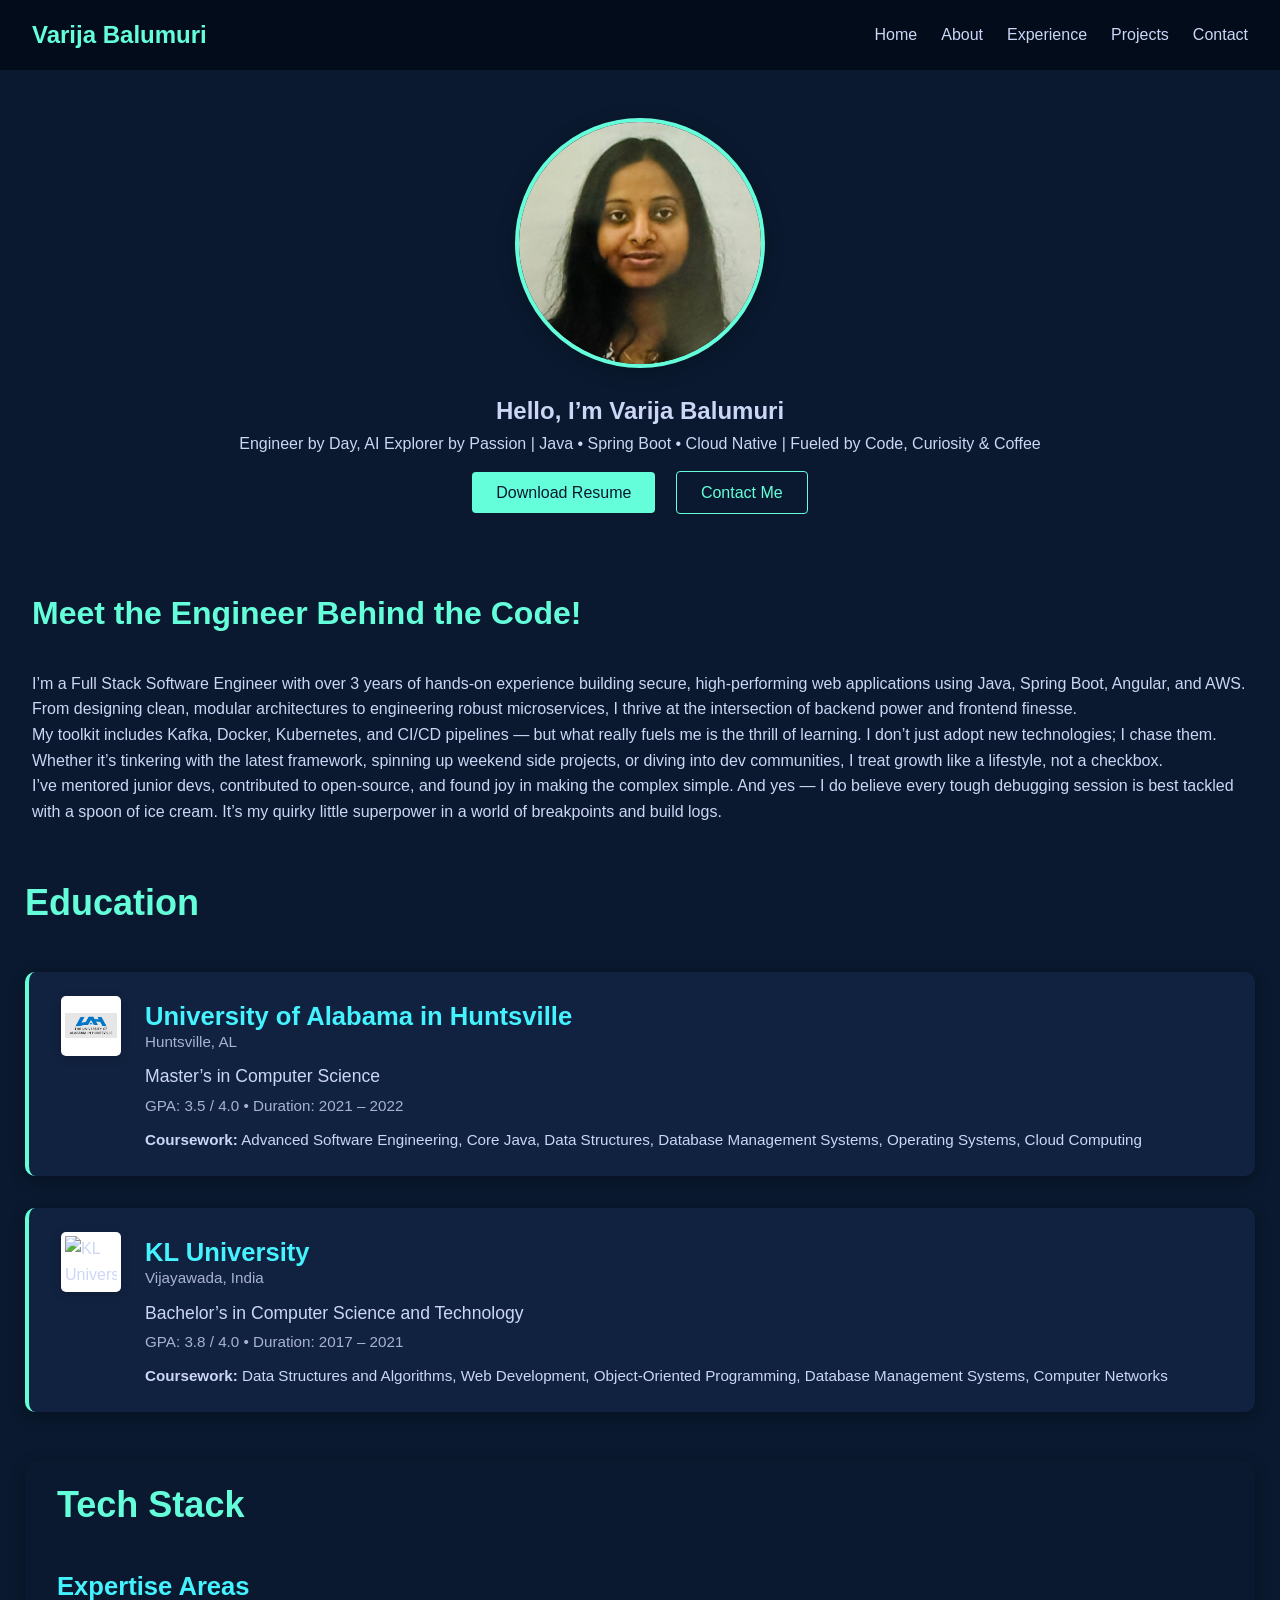
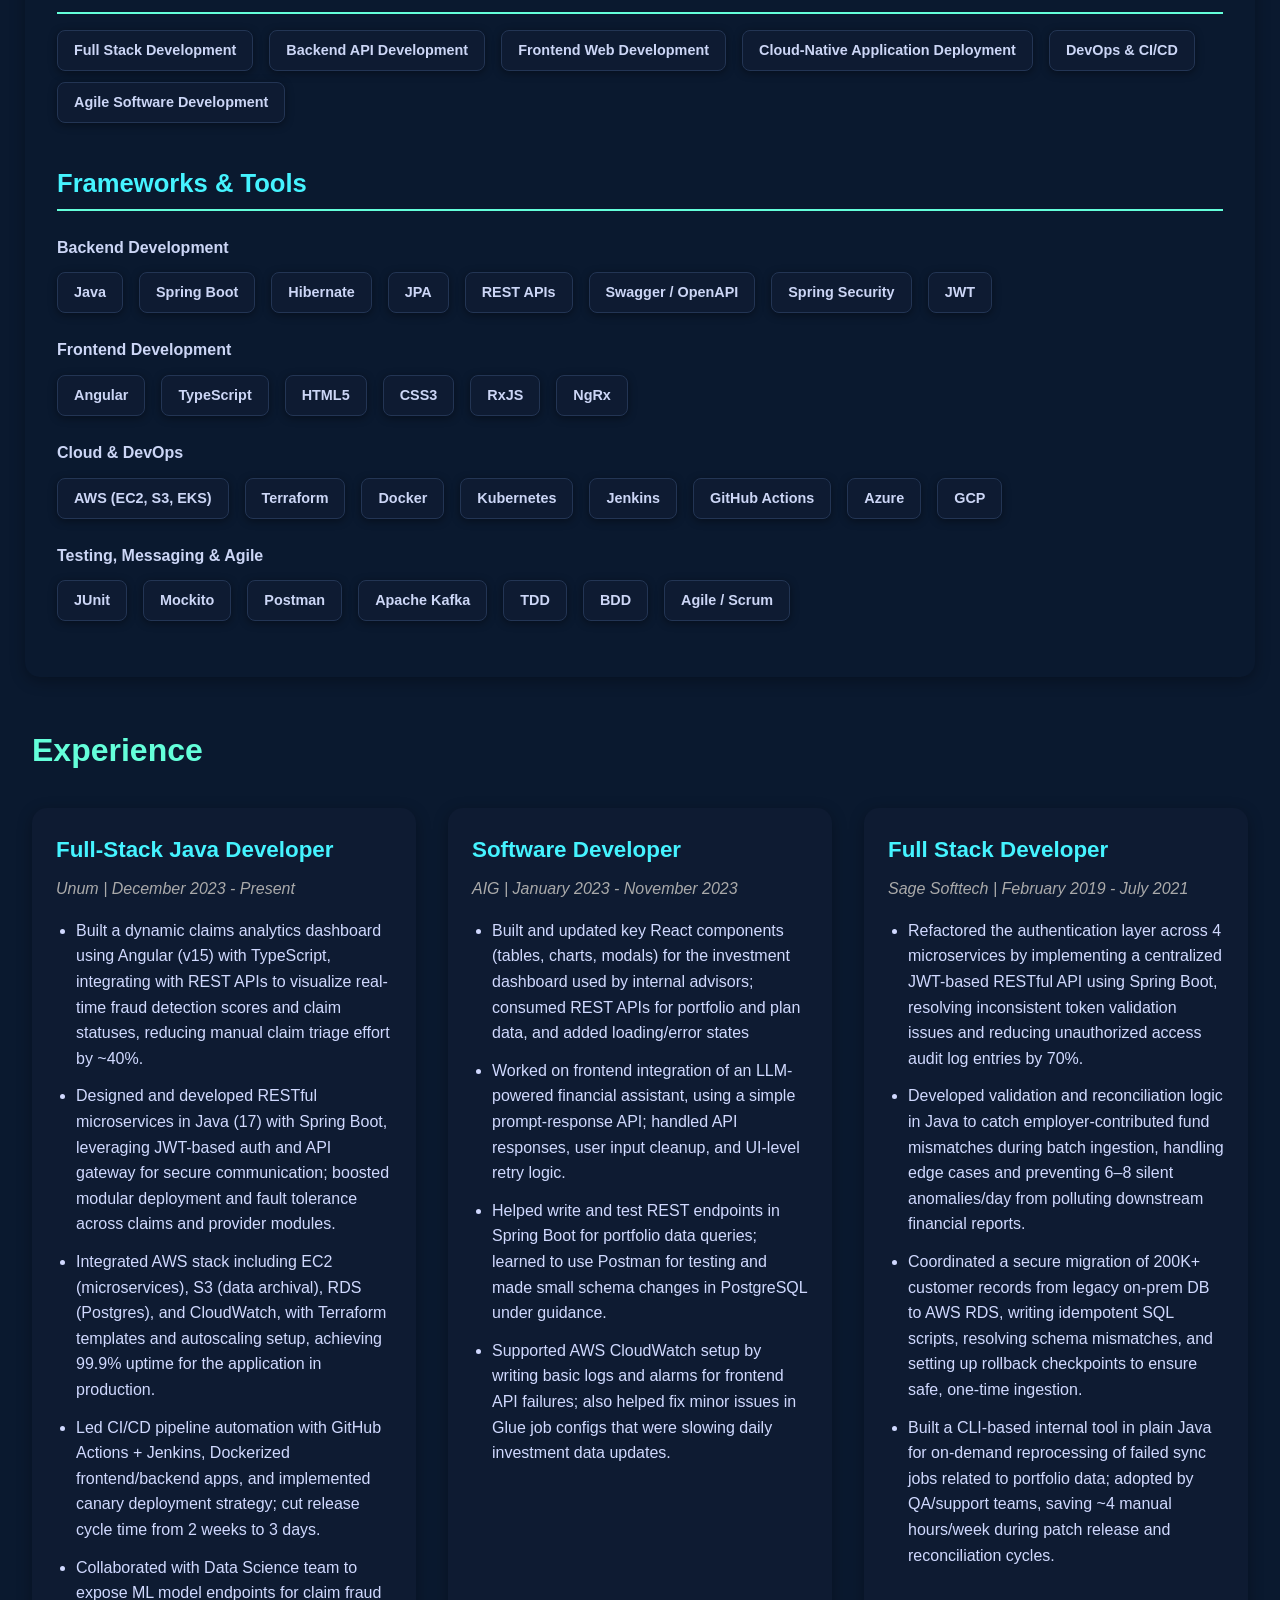
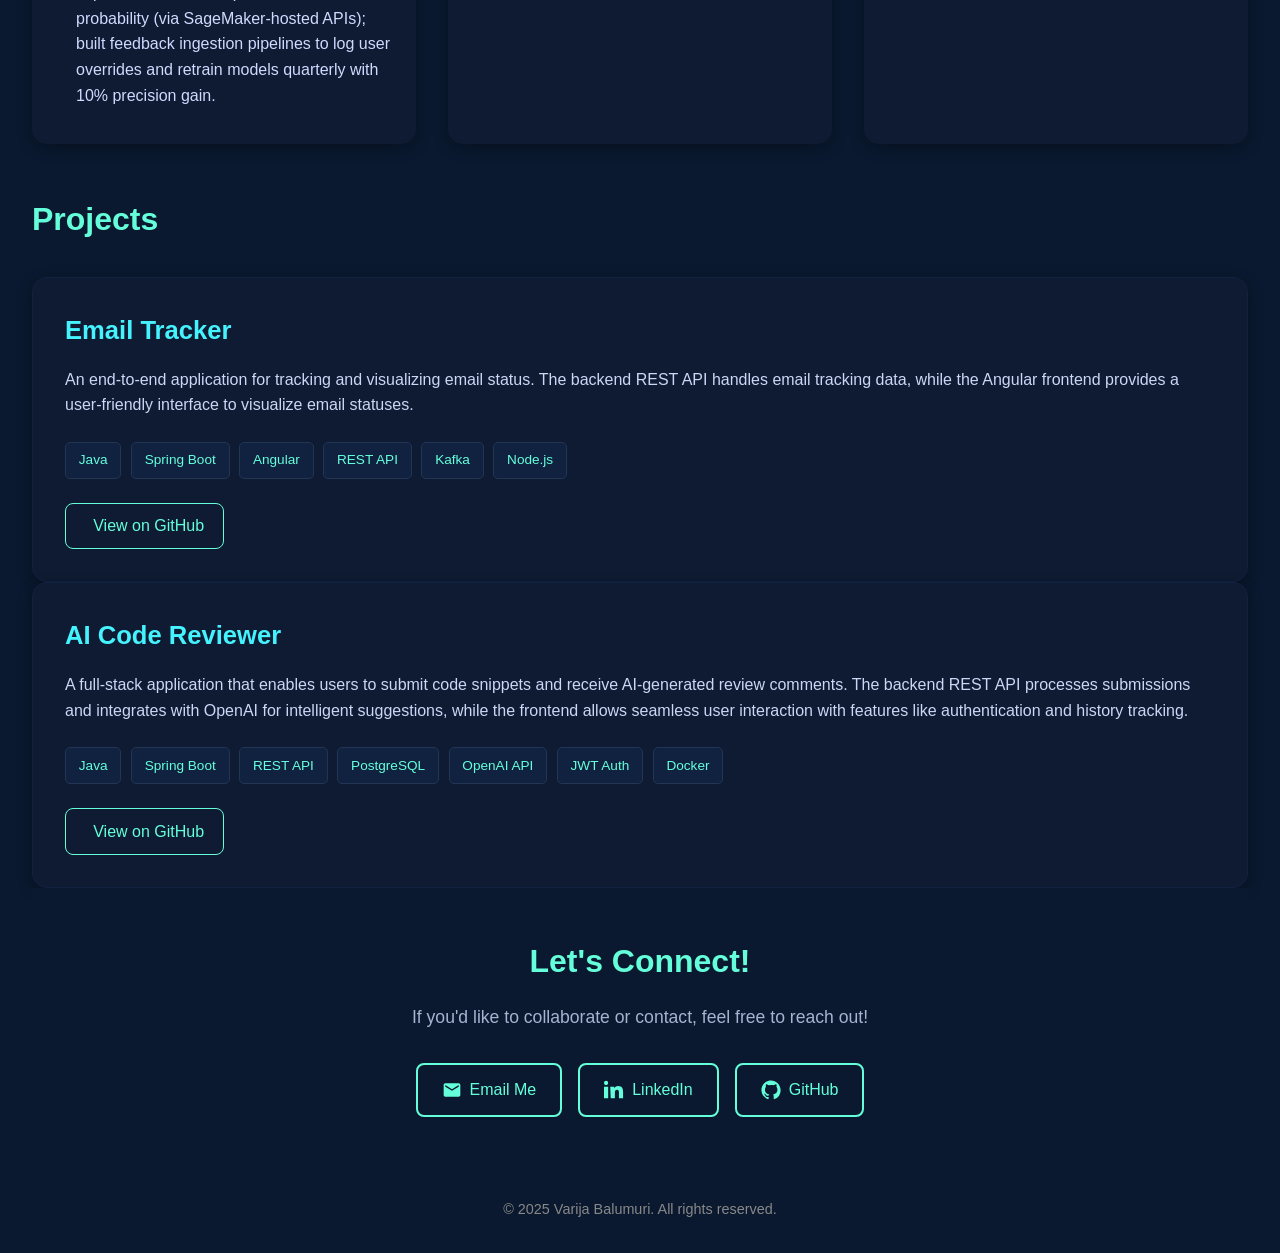
==== index.html @ e44ea8c8 "Initial commit for updated portfolio" ====
<!DOCTYPE html>
<html lang="en">

<head>
  <meta charset="UTF-8" />
  <meta name="viewport" content="width=device-width, initial-scale=1.0" />
  <title>Varija Balumuri | Software Engineer</title>
  <link rel="stylesheet" href="style.css" />
  <script defer src="script.js"></script>
</head>

<body>
  <header>
    <nav>
      <h1>Varija Balumuri</h1>
      <ul>
        <li><a href="#hero">Home</a></li>
        <li><a href="#about">About</a></li>
        <li><a href="#experience">Experience</a></li>
        <li><a href="#projects">Projects</a></li>
        <li><a href="#contact">Contact</a></li>
      </ul>
    </nav>
  </header>

  <section id="hero">
    <div class="hero-content">
      <img src="assets/Picture.png" alt="Varija Balumuri" class="hero-profile-pic" />
      <h2>Hello, I’m Varija Balumuri</h2>
      <p>Engineer by Day, AI Explorer by Passion | Java • Spring Boot • Cloud Native | Fueled by Code, Curiosity & Coffee</p>
      <div class="buttons">
        <a href="assets/resume.pdf" download class="btn">Download Resume</a>
        <a href="#contact" class="btn btn-secondary">Contact Me</a>
      </div>
    </div>
  </section>

  <section id="about" >
    <h2 class="section-heading">Meet the Engineer Behind the Code!</h2>
    <p>
      I’m a Full Stack Software Engineer with over 3 years of hands-on experience building secure,
      high-performing web applications using Java, Spring Boot, Angular, and AWS. From designing clean,
      modular architectures to engineering robust microservices, I thrive at the intersection of backend
      power and frontend finesse.

<p>My toolkit includes Kafka, Docker, Kubernetes, and CI/CD pipelines — but what really fuels me is the
  thrill of learning. I don’t just adopt new technologies; I chase them. Whether it’s tinkering with
  the latest framework, spinning up weekend side projects, or diving into dev communities,
  I treat growth like a lifestyle, not a checkbox.
</p>
<p>
  I’ve mentored junior devs, contributed to open-source, and found joy in making the complex simple.
 And yes — I do believe every tough debugging session is best tackled with a spoon of ice cream.
 It’s my quirky little superpower in a world of breakpoints and build logs.
</p>


    </p>
  </section>

 <section id="education" class="education-section">
  <h2 class="section-heading">Education</h2>

  <div class="education-entry">
    <img src="assets/uah logo.png" alt="UAH Logo" class="education-logo" />
    <div class="education-content">
      <h3 class="university">University of Alabama in Huntsville</h3>
      <p class="location">Huntsville, AL</p>
      <p class="degree">Master’s in Computer Science</p>
      <p class="details"> GPA: 3.5 / 4.0 • Duration: 2021 – 2022 </p>
      <p class="coursework">
        <strong>Coursework:</strong> Advanced Software Engineering, Core Java, Data Structures, Database
                                Management Systems, Operating Systems, Cloud Computing
      </p>
    </div>
  </div>

  <div class="education-entry">
    <img src="assets/kl logo.png" alt="KL University Logo" class="education-logo" />
    <div class="education-content">
      <h3 class="university">KL University</h3>
      <p class="location">Vijayawada, India</p>
      <p class="degree">Bachelor’s in Computer Science and Technology</p>
      <p class="details"> GPA: 3.8 / 4.0 • Duration: 2017 – 2021</p>
      <p class="coursework">
        <strong>Coursework:</strong> Data Structures and Algorithms, Web Development, Object-Oriented Programming,
        Database Management Systems, Computer Networks
      </p>
    </div>
  </div>
</section>



<section id="skills" class="skills-section">
  <h2 class="section-heading">Tech Stack</h2>
  <div class="skills-category">
    <h3>Expertise Areas</h3>
    <div class="skills-badges">
      <span class="badge secondary-badge">Full Stack Development</span>
      <span class="badge secondary-badge">Backend API Development</span>
      <span class="badge secondary-badge">Frontend Web Development</span>
      <span class="badge secondary-badge">Cloud-Native Application Deployment</span>
      <span class="badge secondary-badge">DevOps & CI/CD</span>
      <span class="badge secondary-badge">Agile Software Development</span>
    </div>
  </div>

  <div class="skills-category">
    <h3>Frameworks & Tools</h3>

    <h4>Backend Development</h4>
    <div class="skills-badges">
      <span class="badge secondary-badge">Java</span>
      <span class="badge secondary-badge">Spring Boot</span>
      <span class="badge secondary-badge">Hibernate</span>
      <span class="badge secondary-badge">JPA</span>
      <span class="badge secondary-badge">REST APIs</span>
      <span class="badge secondary-badge">Swagger / OpenAPI</span>
      <span class="badge secondary-badge">Spring Security</span>
      <span class="badge secondary-badge">JWT</span>
    </div>

    <h4>Frontend Development</h4>
    <div class="skills-badges">
      <span class="badge secondary-badge">Angular</span>
      <span class="badge secondary-badge">TypeScript</span>
      <span class="badge secondary-badge">HTML5</span>
      <span class="badge secondary-badge">CSS3</span>
      <span class="badge secondary-badge">RxJS</span>
      <span class="badge secondary-badge">NgRx</span>
    </div>

    <h4>Cloud & DevOps</h4>
    <div class="skills-badges">
      <span class="badge secondary-badge">AWS (EC2, S3, EKS)</span>
      <span class="badge secondary-badge">Terraform</span>
      <span class="badge secondary-badge">Docker</span>
      <span class="badge secondary-badge">Kubernetes</span>
      <span class="badge secondary-badge">Jenkins</span>
      <span class="badge secondary-badge">GitHub Actions</span>
      <span class="badge secondary-badge">Azure</span>
      <span class="badge secondary-badge">GCP</span>
    </div>

    <h4>Testing, Messaging & Agile</h4>
    <div class="skills-badges">
      <span class="badge secondary-badge">JUnit</span>
      <span class="badge secondary-badge">Mockito</span>
      <span class="badge secondary-badge">Postman</span>
      <span class="badge secondary-badge">Apache Kafka</span>
      <span class="badge secondary-badge">TDD</span>
      <span class="badge secondary-badge">BDD</span>
      <span class="badge secondary-badge">Agile / Scrum</span>
    </div>
  </div>
</section>

  <!-- Include Experience Section -->
  <section id="experience" class="mb-5">
    <h2 class="section-heading">Experience</h2>
    <div class="timeline">
      <div class="timeline-item">
        <h3>Full-Stack Java Developer</h3>
        <p class="text-muted">Unum | December 2023 - Present </p>
        <ul>
          <li>Built a dynamic claims analytics dashboard using Angular (v15) with TypeScript,
            integrating with REST APIs to visualize real-time fraud detection scores and claim
            statuses, reducing manual claim triage effort by ~40%.</li>
          <li>Designed and developed RESTful microservices in Java (17) with Spring Boot, leveraging
            JWT-based auth and
            API gateway for secure communication; boosted modular deployment and fault tolerance
            across claims and provider modules. </li>
          <li> Integrated AWS stack including EC2 (microservices), S3 (data archival), RDS (Postgres),
            and CloudWatch, with Terraform templates and autoscaling setup, achieving 99.9% uptime
            for the application in production.</li>
          <li> Led CI/CD pipeline automation with GitHub Actions + Jenkins, Dockerized
            frontend/backend apps,
            and implemented canary deployment strategy; cut release cycle time from 2 weeks to 3
            days.</li>
          <li>Collaborated with Data Science team to expose ML model endpoints for claim fraud
            probability (via SageMaker-hosted APIs);
            built feedback ingestion pipelines to log user overrides and retrain models quarterly
            with 10% precision gain.</li>
        </ul>
      </div>

      <div class="timeline-item">
        <h3>Software Developer</h3>
        <p class="text-muted">AIG | January 2023 - November 2023</p>
        <ul>
          <li>Built and updated key React components (tables, charts, modals) for the investment
            dashboard used by internal advisors;
            consumed REST APIs for portfolio and plan data, and added loading/error states</li>
          <li>Worked on frontend integration of an LLM-powered financial assistant, using a simple
            prompt-response API;
            handled API responses, user input cleanup, and UI-level retry logic.</li>
          <li>Helped write and test REST endpoints in Spring Boot for portfolio data queries; learned
            to use Postman
            for testing and made small schema changes in PostgreSQL under guidance.</li>
          <li>Supported AWS CloudWatch setup by writing basic logs and alarms for frontend API
            failures;
            also helped fix minor issues in Glue job configs that were slowing daily investment data
            updates.</li>
        </ul>
      </div>

      <div class="timeline-item">
        <h3>Full Stack Developer</h3>
        <p class="text-muted">Sage Softtech | February 2019 - July 2021</p>
        <ul>
          <li>Refactored the authentication layer across 4 microservices by implementing a centralized
            JWT-based RESTful API using Spring Boot,
            resolving inconsistent token validation issues and reducing unauthorized access audit
            log entries by 70%.</li>
          <li>Developed validation and reconciliation logic in Java to catch employer-contributed fund
            mismatches during batch ingestion,
            handling edge cases and preventing 6–8 silent anomalies/day from polluting downstream
            financial reports.</li>
          <li>Coordinated a secure migration of 200K+ customer records from legacy on-prem DB to AWS
            RDS, writing idempotent SQL scripts,
            resolving schema mismatches, and setting up rollback checkpoints to ensure safe,
            one-time ingestion.</li>
          <li>Built a CLI-based internal tool in plain Java for on-demand reprocessing of failed sync
            jobs related to portfolio data; adopted by QA/support teams, saving ~4 manual hours/week
            during patch release and reconciliation cycles.</li>
        </ul>
      </div>
  </section>

  <section id="projects" class="projects-section">
  <h2 class="section-heading">Projects</h2>
  <div class="project-card">
    <h3>Email Tracker</h3>
    <p>
      An end-to-end application for tracking and visualizing email status.
      The backend REST API handles email tracking data, while the Angular
      frontend provides a user-friendly interface to visualize email statuses.
    </p>

    <div class="tech-tags">
      <span>Java</span>
      <span>Spring Boot</span>
      <span>Angular</span>
      <span>REST API</span>
      <span>Kafka</span>
      <span>Node.js</span>
    </div>

    <a href="https://github.com/VarijaBalumuri/email-tracker-project" target="_blank" class="github-button">
      <i class="fab fa-github"></i> View on GitHub
    </a>
  </div>

  <div class="project-card">
  <h3>AI Code Reviewer</h3>
  <p>
    A full-stack application that enables users to submit code snippets and receive AI-generated review comments.
    The backend REST API processes submissions and integrates with OpenAI for intelligent suggestions,
    while the frontend allows seamless user interaction with features like authentication and history tracking.
  </p>

  <div class="tech-tags">
    <span>Java</span>
    <span>Spring Boot</span>
    <span>REST API</span>
    <span>PostgreSQL</span>
    <span>OpenAI API</span>
    <span>JWT Auth</span>
    <span>Docker</span>
  </div>

  <a href="https://github.com/VarijaBalumuri/ai-code-reviewer" target="_blank" class="github-button">
    <i class="fab fa-github"></i> View on GitHub
  </a>
</div>



  <section id="contact">
  <h2>Let's Connect!</h2>
  <p>If you'd like to collaborate or contact, feel free to reach out!</p>

  <div class="contact-links">
    <a href="mailto:varija@techsmail.com" class="contact-button" aria-label="Email">
      <!-- Email SVG -->
      <svg xmlns="http://www.w3.org/2000/svg" width="20" height="20" fill="currentColor" viewBox="0 0 24 24">
        <path d="M4 4h16v16H4z" fill="none"/>
        <path d="M20 4H4c-1.1 0-2 .9-2 2v12c0 1.1.9 2 2 2h16c1.1 0 2-.9 2-2V6c0-1.1-.9-2-2-2zm0 4-8 5-8-5V6l8 5 8-5v2z"/>
      </svg> Email Me
    </a>

    <a href="https://www.linkedin.com/in/varijab/" target="_blank" rel="noopener noreferrer" class="contact-button" aria-label="LinkedIn">
      <!-- LinkedIn SVG -->
      <svg xmlns="http://www.w3.org/2000/svg" width="20" height="20" fill="currentColor" viewBox="0 0 24 24">
        <path d="M4.98 3.5C4.98 4.88 3.88 6 2.5 6S0 4.88 0 3.5 1.12 1 2.5 1s2.48 1.12 2.48 2.5zM0 8h5v14H0zM7.5 8h4.7v1.89h.06c.66-1.26 2.28-2.59 4.69-2.59 5.02 0 5.95 3.3 5.95 7.58V22h-5v-6.75c0-1.61-.03-3.69-2.25-3.69-2.25 0-2.59 1.75-2.59 3.56V22h-5z"/>
      </svg> LinkedIn
    </a>

    <a href="https://github.com/VarijaBalumuri" target="_blank" rel="noopener noreferrer" class="contact-button" aria-label="GitHub">
      <!-- GitHub SVG -->
      <svg xmlns="http://www.w3.org/2000/svg" width="20" height="20" fill="currentColor" viewBox="0 0 24 24">
        <path d="M12 .5C5.73.5.5 5.73.5 12c0 5.1 3.29 9.43 7.87 10.96.58.11.79-.25.79-.56 0-.28-.01-1.02-.01-2-3.2.7-3.88-1.55-3.88-1.55-.53-1.35-1.3-1.71-1.3-1.71-1.06-.73.08-.72.08-.72 1.17.08 1.79 1.2 1.79 1.2 1.04 1.78 2.73 1.26 3.4.96.11-.75.41-1.27.75-1.56-2.55-.29-5.23-1.28-5.23-5.7 0-1.26.45-2.3 1.2-3.12-.12-.29-.52-1.44.11-3 0 0 .98-.31 3.22 1.19a11.28 11.28 0 012.94-.4c1 0 2 .14 2.94.4 2.24-1.5 3.22-1.19 3.22-1.19.63 1.56.23 2.7.11 3 .75.82 1.2 1.86 1.2 3.12 0 4.43-2.68 5.4-5.23 5.7.42.36.8 1.07.8 2.16 0 1.56-.01 2.82-.01 3.2 0 .31.21.67.8.56A10.52 10.52 0 0023.5 12C23.5 5.73 18.27.5 12 .5z"/>
      </svg> GitHub
    </a>
  </div>
</section>



  <footer>
    <p>© 2025 Varija Balumuri. All rights reserved.</p>
  </footer>
</body>

</html>
---- style.css ----
* {
  margin: 0;
  padding: 0;
  box-sizing: border-box;
}

body {
  font-family: 'Poppins', sans-serif;
  background-color: #0a192f;
  color: #ccd6f6;
  line-height: 1.6;
}

header {
  background: #020c1b;
  padding: 1rem 2rem;
  position: sticky;
  top: 0;
  z-index: 1000;
}

nav {
  display: flex;
  justify-content: space-between;
  align-items: center;
}

nav h1 {
  color: #64ffda;
}

nav ul {
  display: flex;
  list-style: none;
  gap: 1.5rem;
}

nav ul li a {
  color: #ccd6f6;
  text-decoration: none;
}

/* === Global Section Styling === */
section {
  padding: 3rem 2rem;
  margin-bottom: -0.9rem;
}

/* === Hero Section === */
.hero-content {
  display: flex;
  justify-content: center;
  align-items: center;
  flex-direction: column;
  padding: 0rem 1rem;
  text-align: center;
}

.hero-profile-pic {
  width: 220px;
  height: 220px;
  object-fit: cover;
  border-radius: 50%;
  border: 4px solid #64ffda;
  box-shadow: 0 4px 20px rgba(0, 0, 0, 0.2);
  margin-bottom: 1.5rem;
  transition: transform 0.3s ease;
}

.hero-profile-pic:hover {
  transform: scale(1.05);
}

@media (min-width: 768px) {
  .hero-profile-pic {
    width: 250px;
    height: 250px;
  }
}

/* === Timeline Layout === */
.timeline {
  display: flex;
  gap: 2rem;
  flex-wrap: wrap;
  justify-content: space-between;
}

.timeline-item {
  background-color: #0e1b32;
  padding: 1.5rem;
  border-radius: 15px;
  flex: 1 1 30%;
  min-width: 300px;
  max-width: 32%;
  box-shadow: 0 4px 15px rgba(0, 0, 0, 0.3);
  display: flex;
  flex-direction: column;
}

.timeline-item h3 {
  color: #45f3ff;
  font-size: 1.4rem;
  margin-bottom: 0.5rem;
  font-weight: 600;
}

.timeline-item p.text-muted {
  font-style: italic;
  color: #aaa;
  margin-bottom: 1rem;
}

.timeline-item ul {
  padding-left: 1.25rem;
  margin: 0;
}

.timeline-item li {
  margin-bottom: 0.75rem;
  color: #d0d9ff;
}

@media (max-width: 900px) {
  .timeline {
    flex-direction: column;
  }

  .timeline-item {
    max-width: 100%;
  }
}

/* === Projects === */
.projects-section {
  background-color: #0a192f;
   margin: 0 auto;
  padding: 1rem 2rem;
}

.section-heading {
  font-size: 2rem;
  margin-bottom: 2rem;
  color: #64ffda;
}

.project-card {
  background-color: #0e1b32;
  border: 1px solid #112240;
  border-radius: 15px;
  padding: 2rem;
  max-width: 1500px;
  margin: 0;
  box-shadow: 0 4px 15px rgba(0, 0, 0, 0.3);
}

.project-card h3 {
  font-size: 1.6rem;
  color: #45f3ff;
  margin-bottom: 1rem;
}

.project-card p {
  color: #ccd6f6;
  font-size: 1rem;
  margin-bottom: 1.5rem;
  line-height: 1.6;
}

.tech-tags {
  display: flex;
  flex-wrap: wrap;
  gap: 0.6rem;
  margin-bottom: 1.5rem;
}

.tech-tags span {
  background-color: #112240;
  color: #64ffda;
  padding: 0.4rem 0.8rem;
  border-radius: 5px;
  font-size: 0.85rem;
  font-weight: 500;
  border: 1px solid #233554;
}

.github-button {
  display: inline-block;
  padding: 0.6rem 1.2rem;
  border: 1px solid #64ffda;
  color: #64ffda;
  text-decoration: none;
  border-radius: 8px;
  font-size: 1rem;
  transition: all 0.3s ease;
}

.github-button:hover {
  background-color: #64ffda;
  color: #0a192f;
}

.github-button i {
  margin-right: 0.5rem;
}

/* === Contact === */
#contact {
  text-align: center;
  background-color: #0a192f;
  color: #ccd6f6;
}

#contact h2 {
  font-size: 2rem;
  color: #64ffda;
  margin-bottom: 1rem;
}

#contact p {
  font-size: 1.1rem;
  margin-bottom: 2rem;
  color: #a8b2d1;
}

.contact-links {
  display: flex;
  justify-content: center;
  flex-wrap: wrap;
  gap: 1rem;
}

.contact-button {
  display: inline-flex;
  align-items: center;
  gap: 0.5rem;
  padding: 0.75rem 1.5rem;
  border: 2px solid #64ffda;
  color: #64ffda;
  border-radius: 8px;
  text-decoration: none;
  font-weight: 500;
  transition: all 0.3s ease;
}

.contact-button:hover {
  background-color: #112240;
  transform: scale(1.05);
}

/* === Footer === */
footer {
  text-align: center;
  padding: 1rem 0;
  margin-top: 2rem;
  font-size: 0.9rem;
  color: #888;
}

/* === Skills === */
.skills-section {
  background-color: #0a192f;
  width: 100%;
  max-width: 1230px;
  margin: 0 auto;
  padding: 1rem 2rem;
  border-radius: 15px;
  box-shadow: 0 4px 15px rgba(0, 0, 0, 0.3);
}

.skills-section h2.section-heading {
  color: #64ffda;
  font-size: 2.25rem;
  margin-bottom: 2rem;
  text-align: left;
}

.skills-category {
  margin-bottom: 2.5rem;
}

.skills-category h3 {
  color: #45f3ff;
  font-size: 1.6rem;
  margin-bottom: 1rem;
  border-bottom: 2px solid #64ffda;
  padding-bottom: 0.3rem;
}

.skills-category h4 {
  color: #ccd6f6;
  margin-top: 1.5rem;
  margin-bottom: 0.75rem;
  font-weight: 600;
}

.skills-badges {
  display: flex;
  flex-wrap: wrap;
  gap: 0.7rem 1rem;
}

.badge {
  display: inline-flex;
  align-items: center;
  justify-content: center;
  font-size: 0.9rem;
  font-weight: 600;
  padding: 0.5rem 1rem;
  border-radius: 8px;
  user-select: none;
  box-shadow: 0 2px 8px rgba(0,0,0,0.4);
  transition: transform 0.2s ease, box-shadow 0.2s ease;
}

.badge:hover {
  transform: translateY(-3px);
  box-shadow: 0 6px 15px rgba(100, 255, 218, 0.7);
}

.primary-badge {
  background-color: #112240;
  color: #64ffda;
  border: 1px solid #64ffda;
}

.secondary-badge {
  background-color: #0e1b32;
  color: #ccd6f6;
  border: 1px solid #233554;
}

.buttons {
  margin-top: 1.5rem;
}

/* === Education Section === */
.education-section {
  background-color: #0a192f;
  width: 100%;
  max-width: 1230px;
  margin: 0 auto;
  padding: 1rem 0rem;
  border-radius: 15px;
}

.education-section .section-heading {
  color: #64ffda;
  font-size: 2.25rem;
  margin-bottom: 2.5rem;
  text-align: left;
}

.education-entry {
  display: flex;
  align-items: flex-start;
  gap: 1.5rem;
  background-color: #112240;
  padding: 1.5rem 2rem;
  border-left: 4px solid #64ffda;
  border-radius: 10px;
  margin-bottom: 2rem;
  box-shadow: 0 4px 15px rgba(0, 0, 0, 0.3);
  transition: transform 0.3s ease;
}

.education-entry:hover {
  transform: translateY(-5px);
}

.education-logo {
  width: 60px;
  height: 60px;
  object-fit: contain;
  border-radius: 5px;
  background-color: #fff;
  padding: 4px;
  box-shadow: 0 2px 10px rgba(0,0,0,0.2);
}

.education-content {
  flex: 1;
}

.university {
  font-size: 1.6rem;
  color: #45f3ff;
  margin-bottom: 0.3rem;
}

.location {
  font-size: 0.95rem;
  color: #a8b2d1;
  margin-top: -0.7rem;
  margin-bottom: 0.5rem;
}

.degree {
  font-size: 1.1rem;
  color: #ccd6f6;
  margin-bottom: 0.2rem;
}

.details {
  font-size: 0.95rem;
  color: #a8b2d1;
  margin-bottom: 0.6rem;
}

.coursework {
  font-size: 0.95rem;
  color: #ccd6f6;
  line-height: 1.6;
}

/* === Buttons === */
.btn {
  background: #64ffda;
  color: #0a192f;
  padding: 0.75rem 1.5rem;
  border: none;
  text-decoration: none;
  border-radius: 4px;
  margin: 0 0.5rem;
}

.btn-secondary {
  background: transparent;
  color: #64ffda;
  border: 1px solid #64ffda;
}
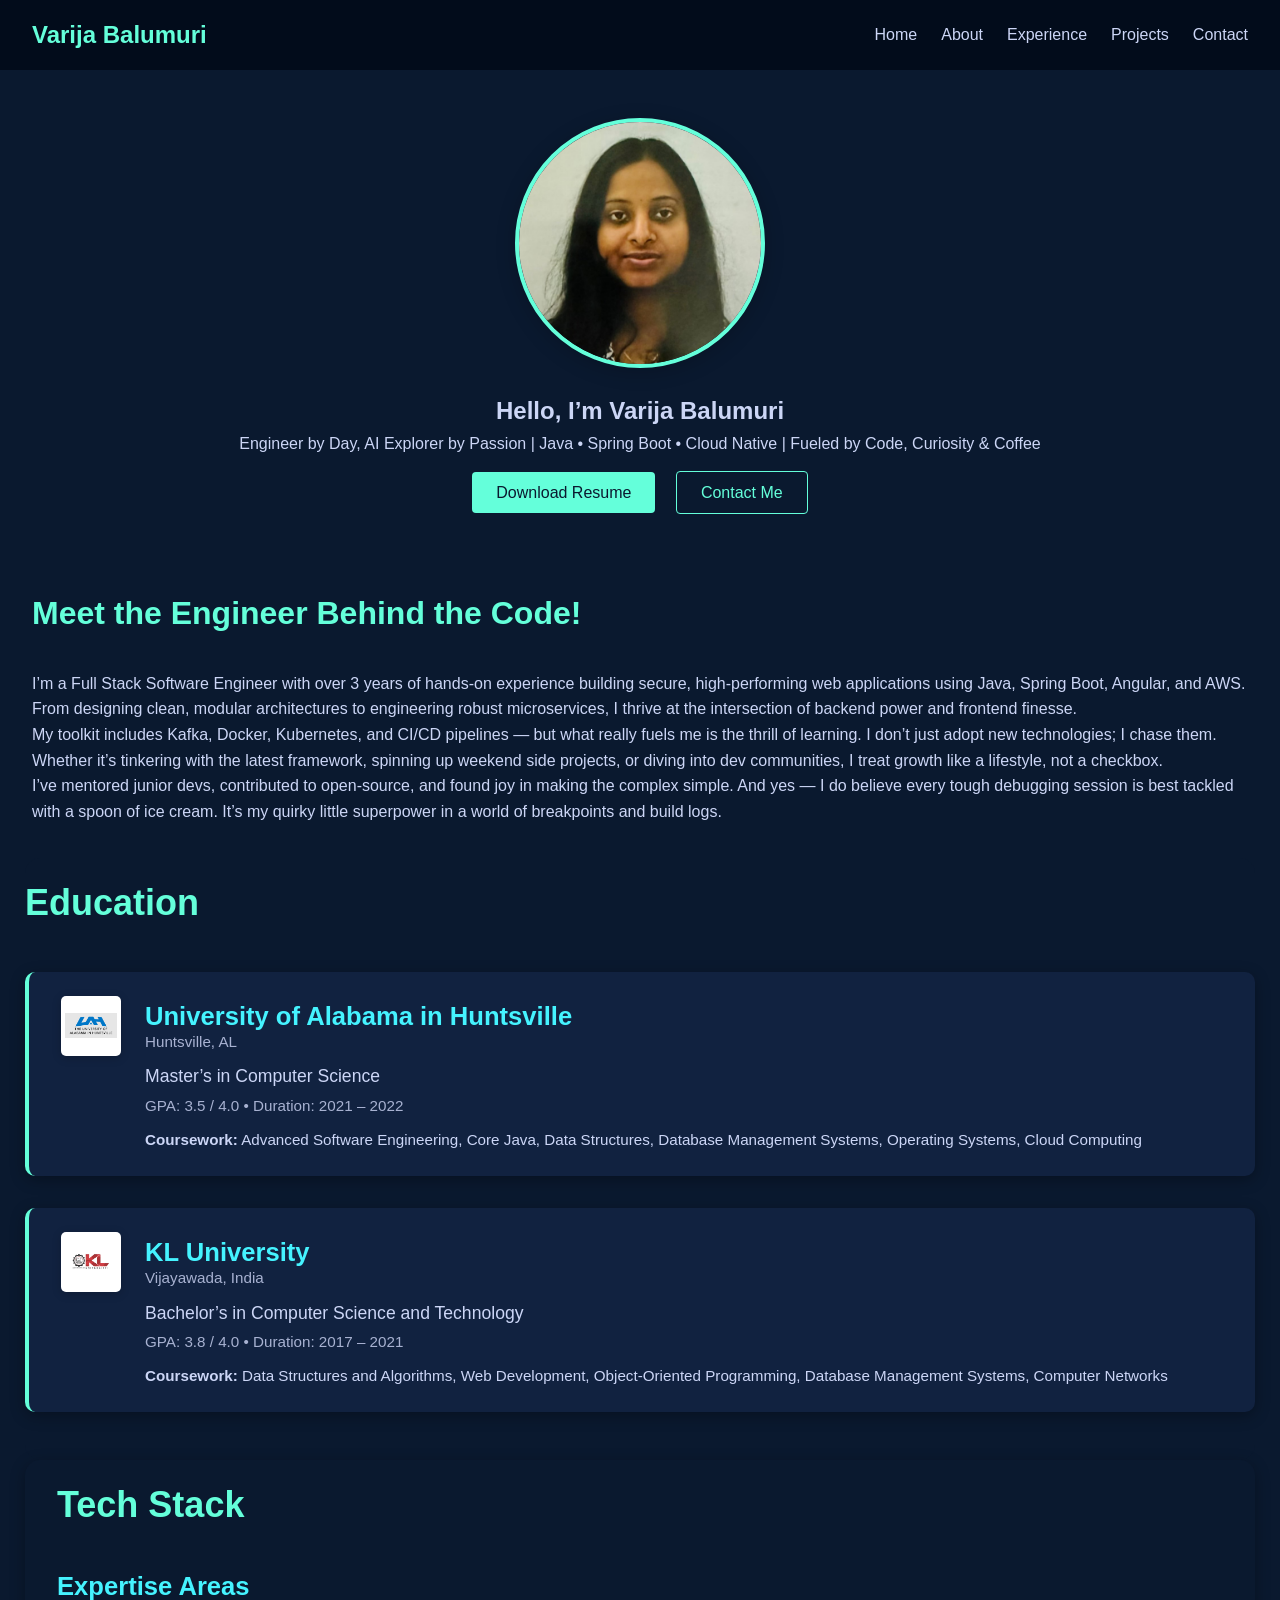
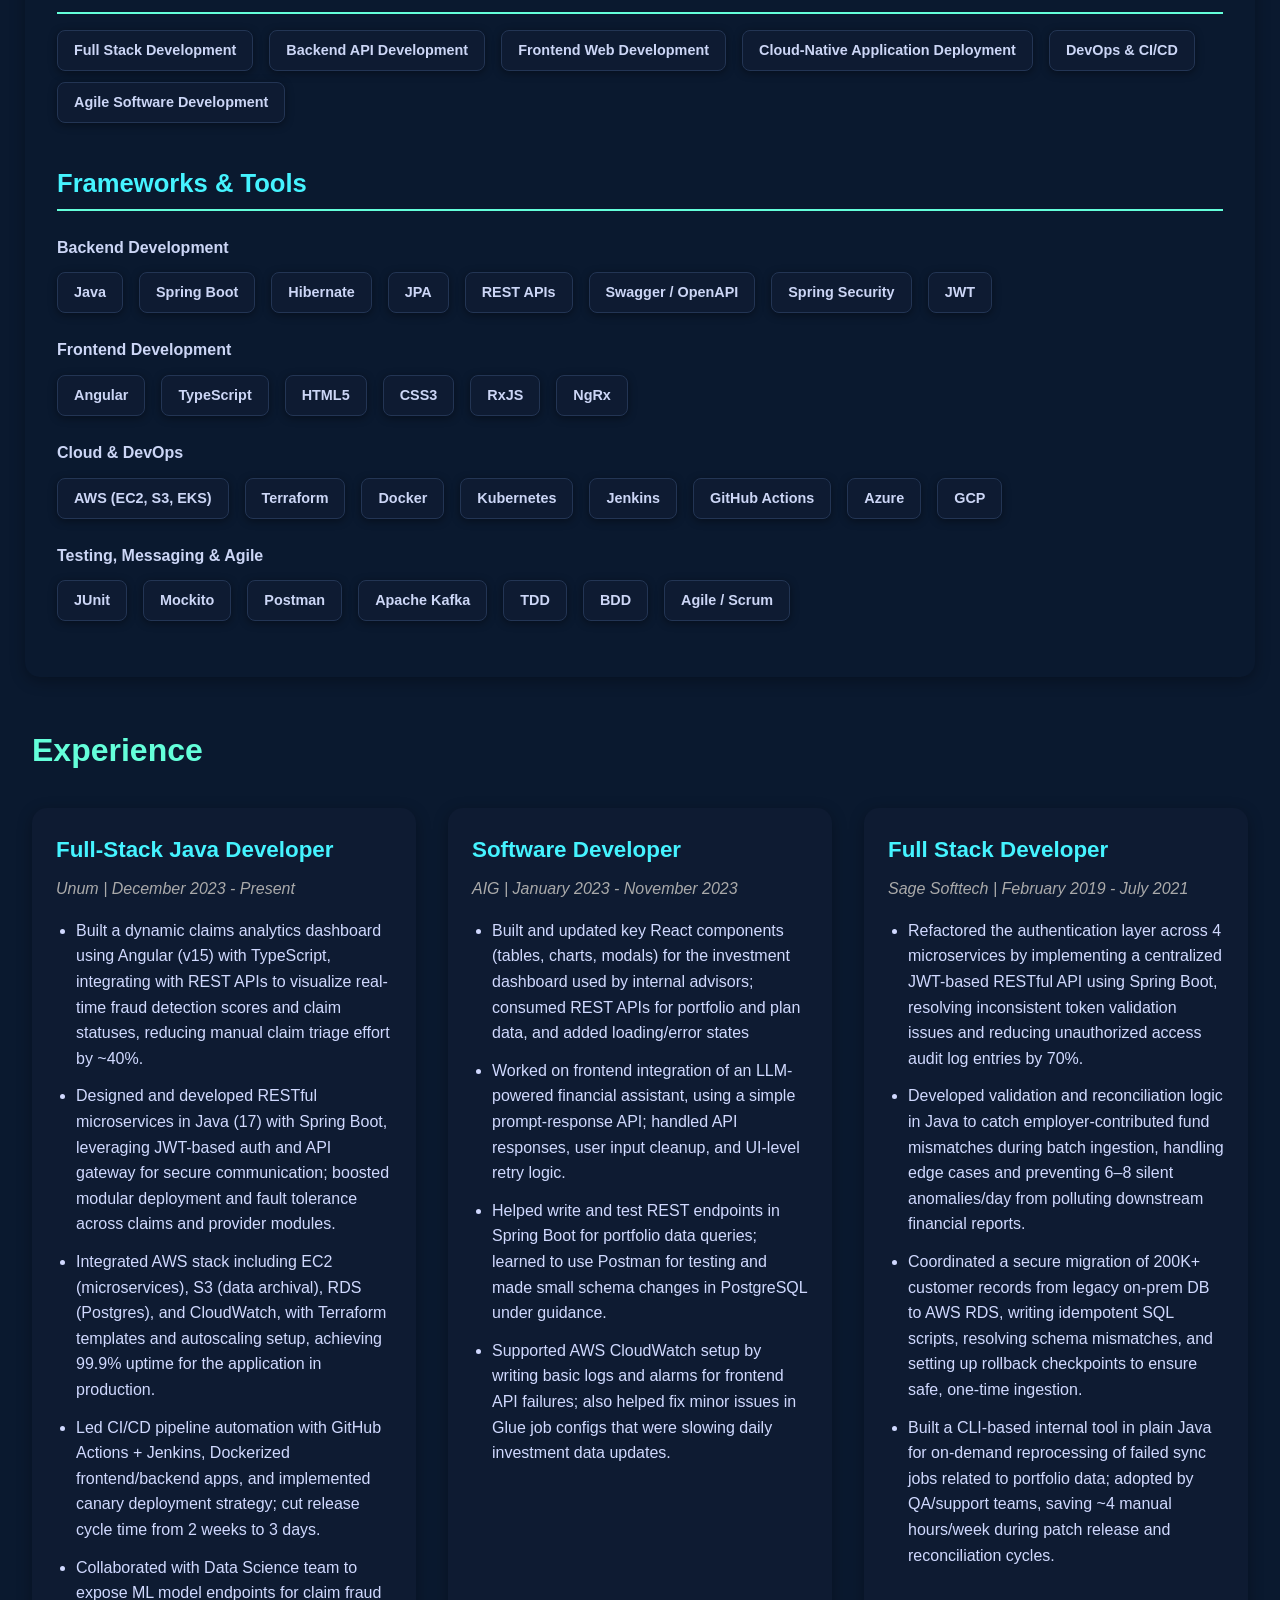
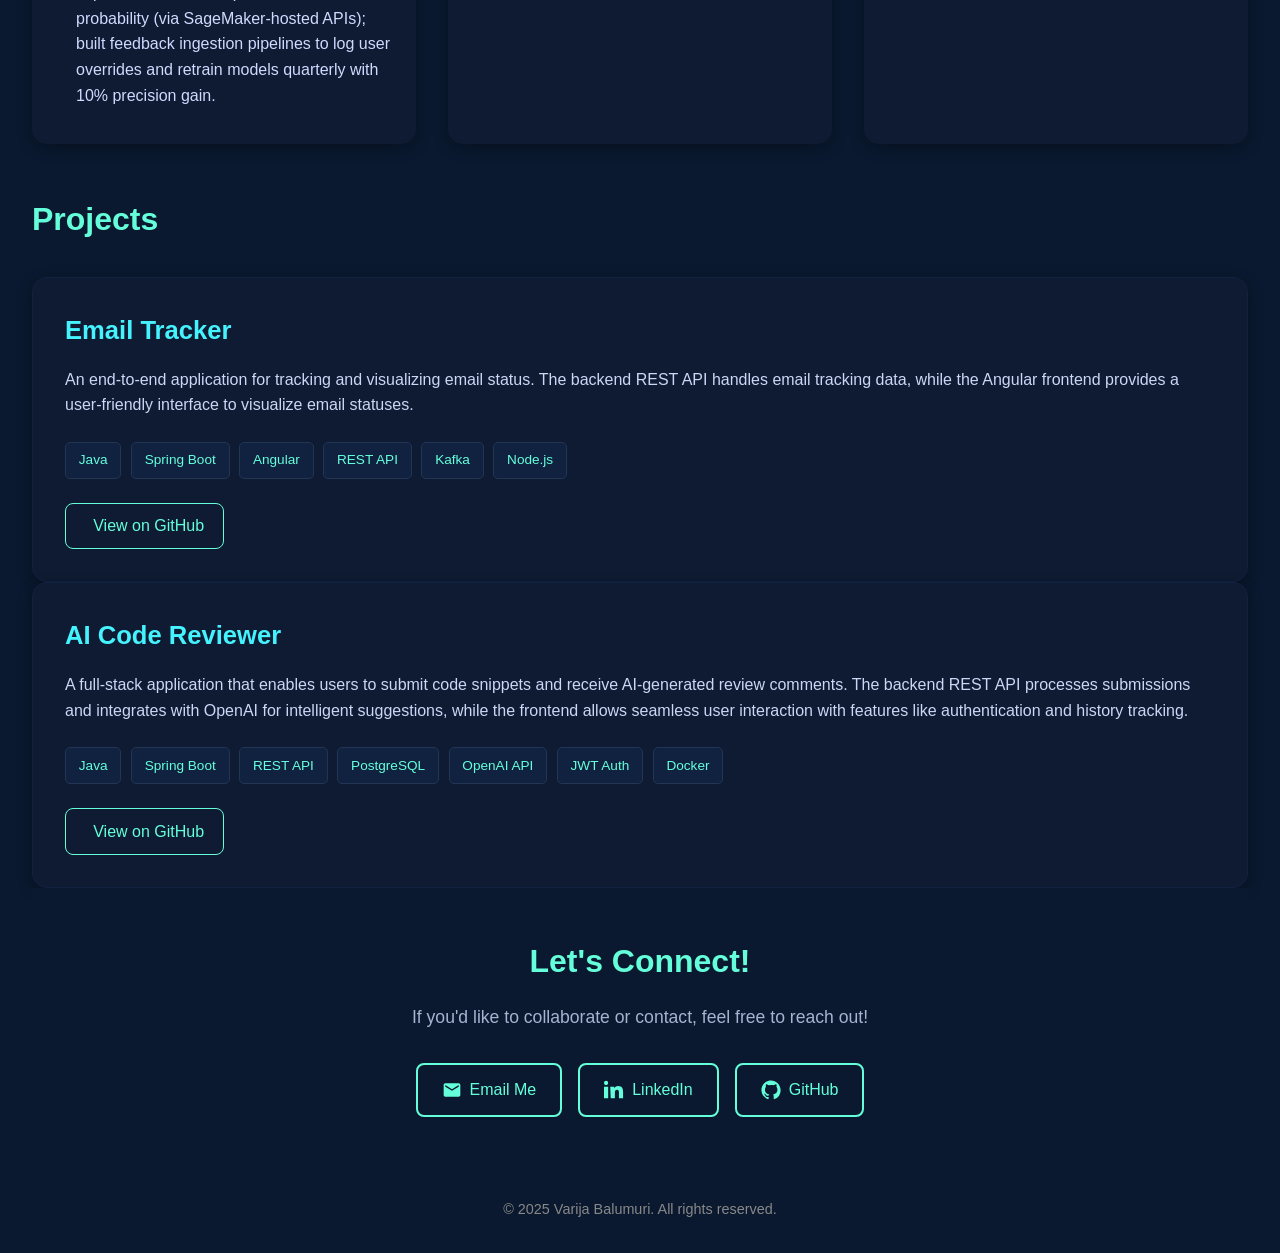
==== commit 312dd962: "commit for updated portfoli" ====
--- a/index.html
+++ b/index.html
@@ -62,7 +62,7 @@
   <h2 class="section-heading">Education</h2>
 
   <div class="education-entry">
-    <img src="assets/uah logo.png" alt="UAH Logo" class="education-logo" />
+    <img src="assets/uah-logo.png" alt="UAH Logo" class="education-logo" />
     <div class="education-content">
       <h3 class="university">University of Alabama in Huntsville</h3>
       <p class="location">Huntsville, AL</p>
@@ -76,7 +76,7 @@
   </div>
 
   <div class="education-entry">
-    <img src="assets/kl logo.png" alt="KL University Logo" class="education-logo" />
+    <img src="assets/KL-logo.png" alt="KL University Logo" class="education-logo" />
     <div class="education-content">
       <h3 class="university">KL University</h3>
       <p class="location">Vijayawada, India</p>
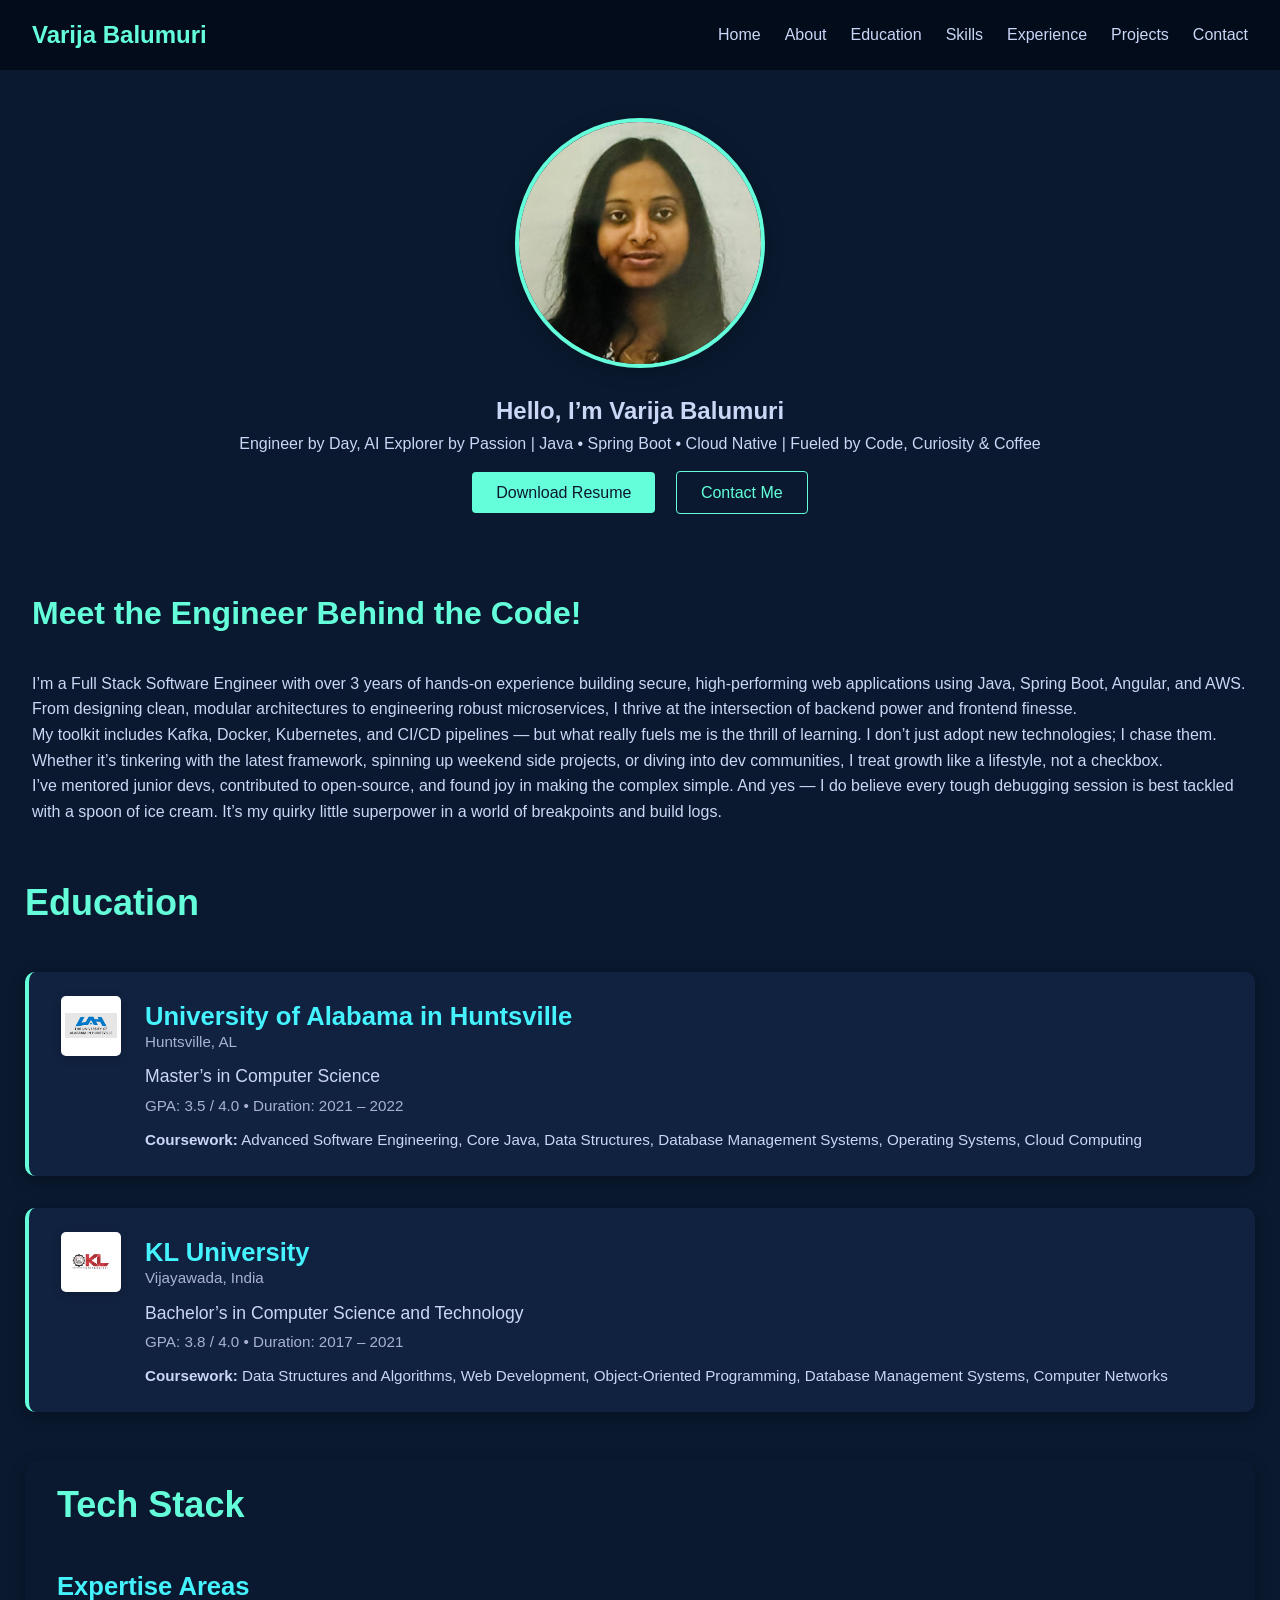
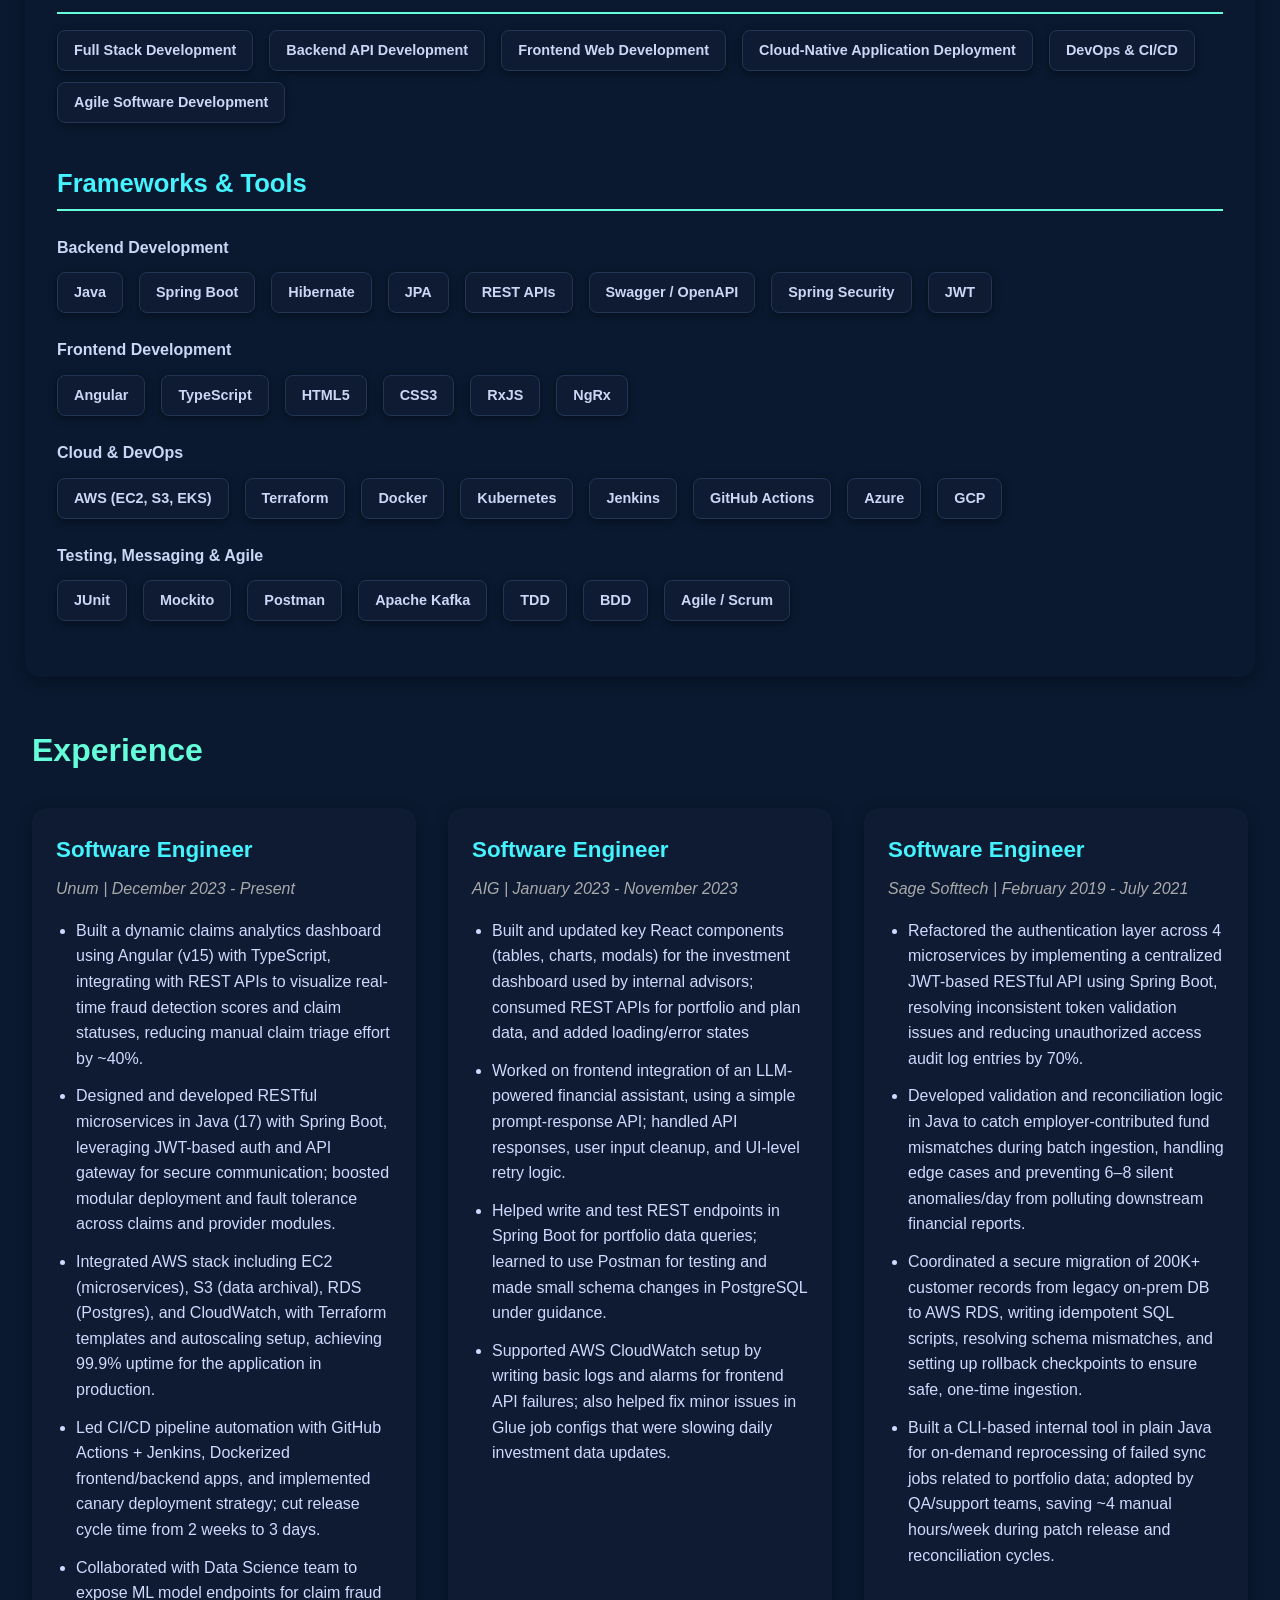
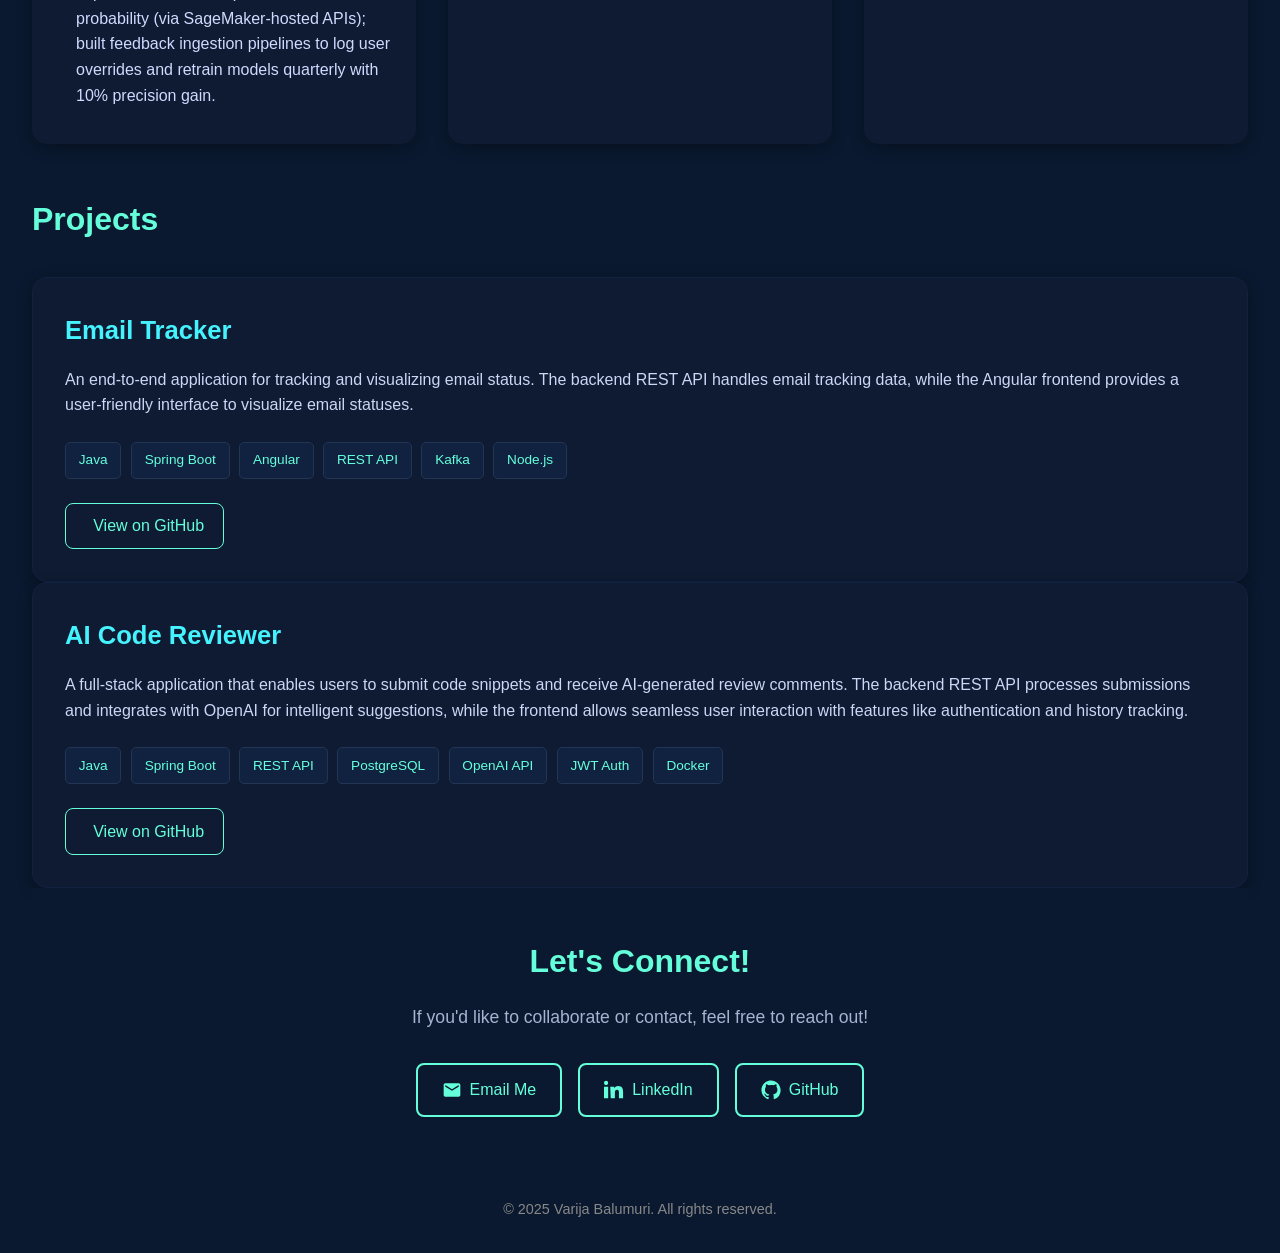
==== commit b0f2a3c6: "commit for updated portfolio" ====
--- a/index.html
+++ b/index.html
@@ -16,6 +16,8 @@
       <ul>
         <li><a href="#hero">Home</a></li>
         <li><a href="#about">About</a></li>
+        <li><a href="#experience">Education</a></li>
+        <li><a href="#about">Skills</a></li>
         <li><a href="#experience">Experience</a></li>
         <li><a href="#projects">Projects</a></li>
         <li><a href="#contact">Contact</a></li>
@@ -90,8 +92,6 @@
   </div>
 </section>
 
-
-
 <section id="skills" class="skills-section">
   <h2 class="section-heading">Tech Stack</h2>
   <div class="skills-category">
@@ -161,7 +161,7 @@
     <h2 class="section-heading">Experience</h2>
     <div class="timeline">
       <div class="timeline-item">
-        <h3>Full-Stack Java Developer</h3>
+        <h3>Software Engineer</h3>
         <p class="text-muted">Unum | December 2023 - Present </p>
         <ul>
           <li>Built a dynamic claims analytics dashboard using Angular (v15) with TypeScript,
@@ -186,7 +186,7 @@
       </div>
 
       <div class="timeline-item">
-        <h3>Software Developer</h3>
+        <h3>Software Engineer</h3>
         <p class="text-muted">AIG | January 2023 - November 2023</p>
         <ul>
           <li>Built and updated key React components (tables, charts, modals) for the investment
@@ -206,7 +206,7 @@
       </div>
 
       <div class="timeline-item">
-        <h3>Full Stack Developer</h3>
+        <h3>Software Engineer</h3>
         <p class="text-muted">Sage Softtech | February 2019 - July 2021</p>
         <ul>
           <li>Refactored the authentication layer across 4 microservices by implementing a centralized
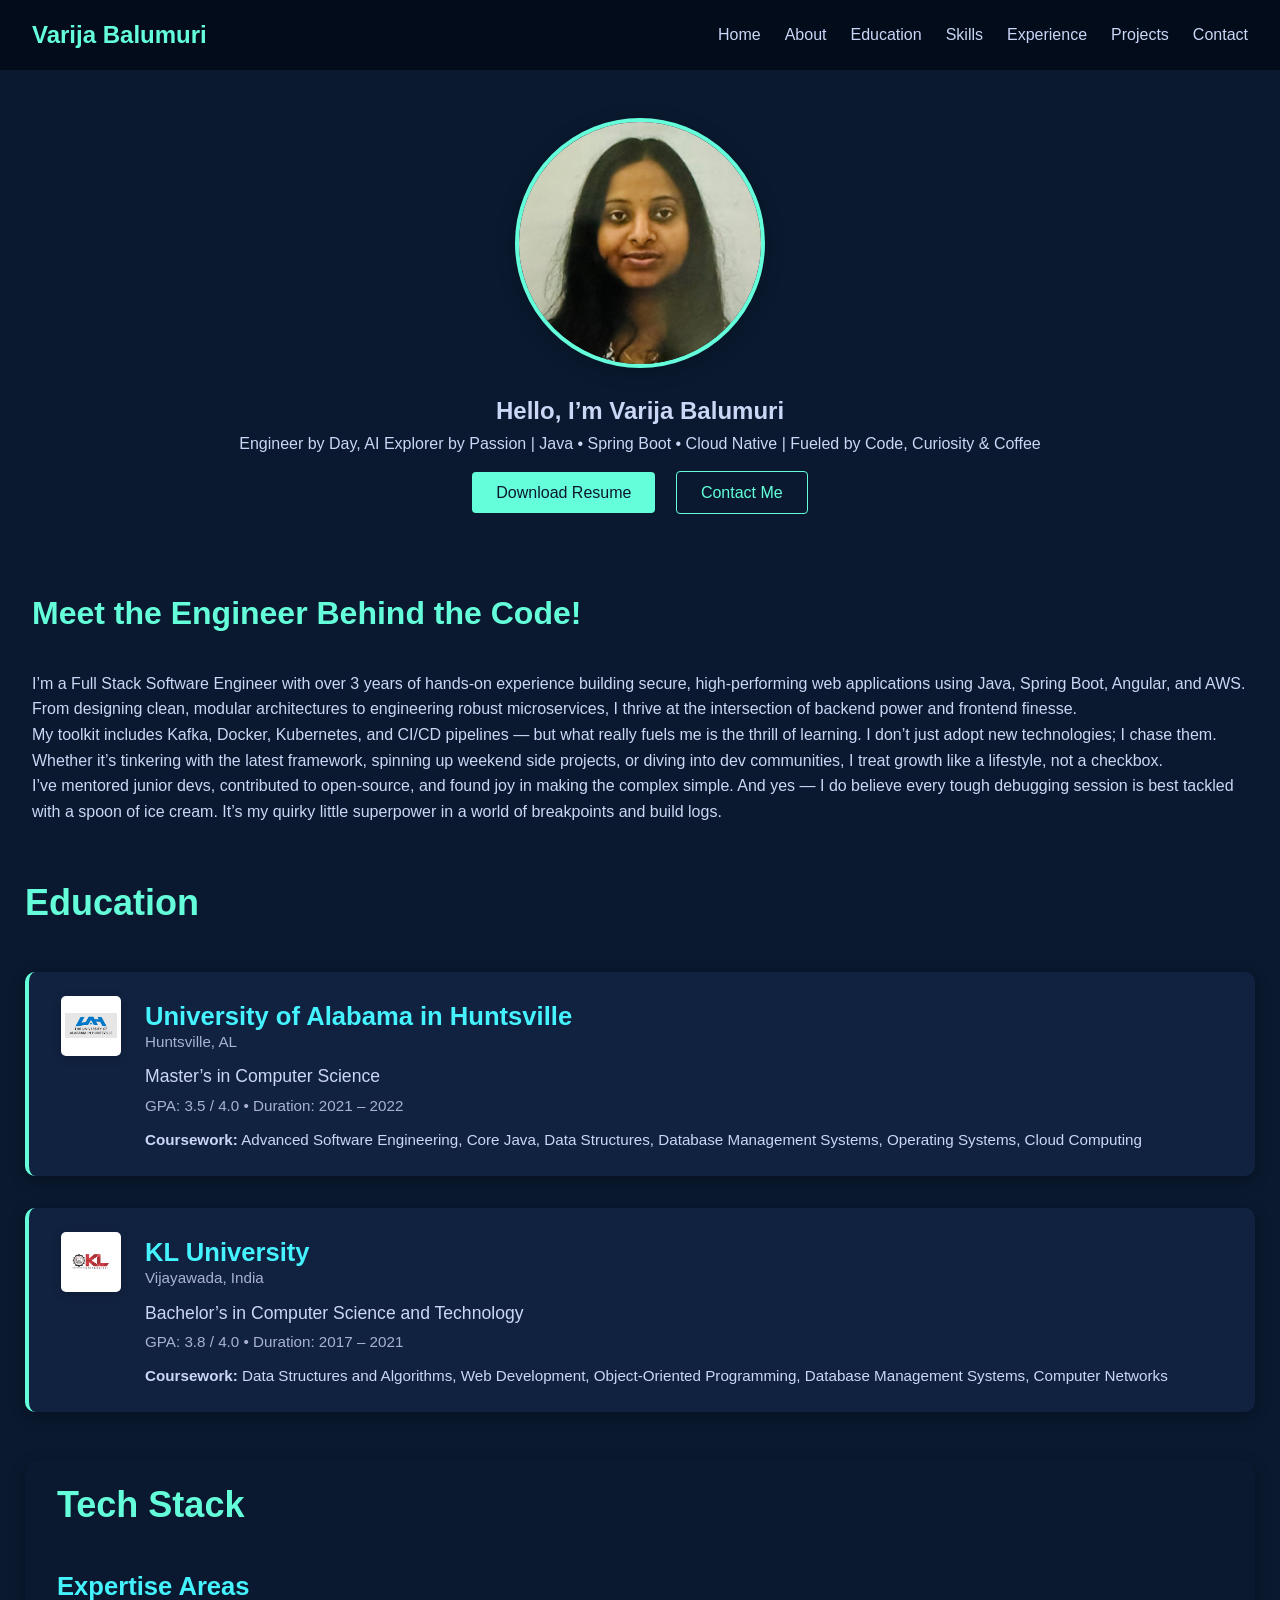
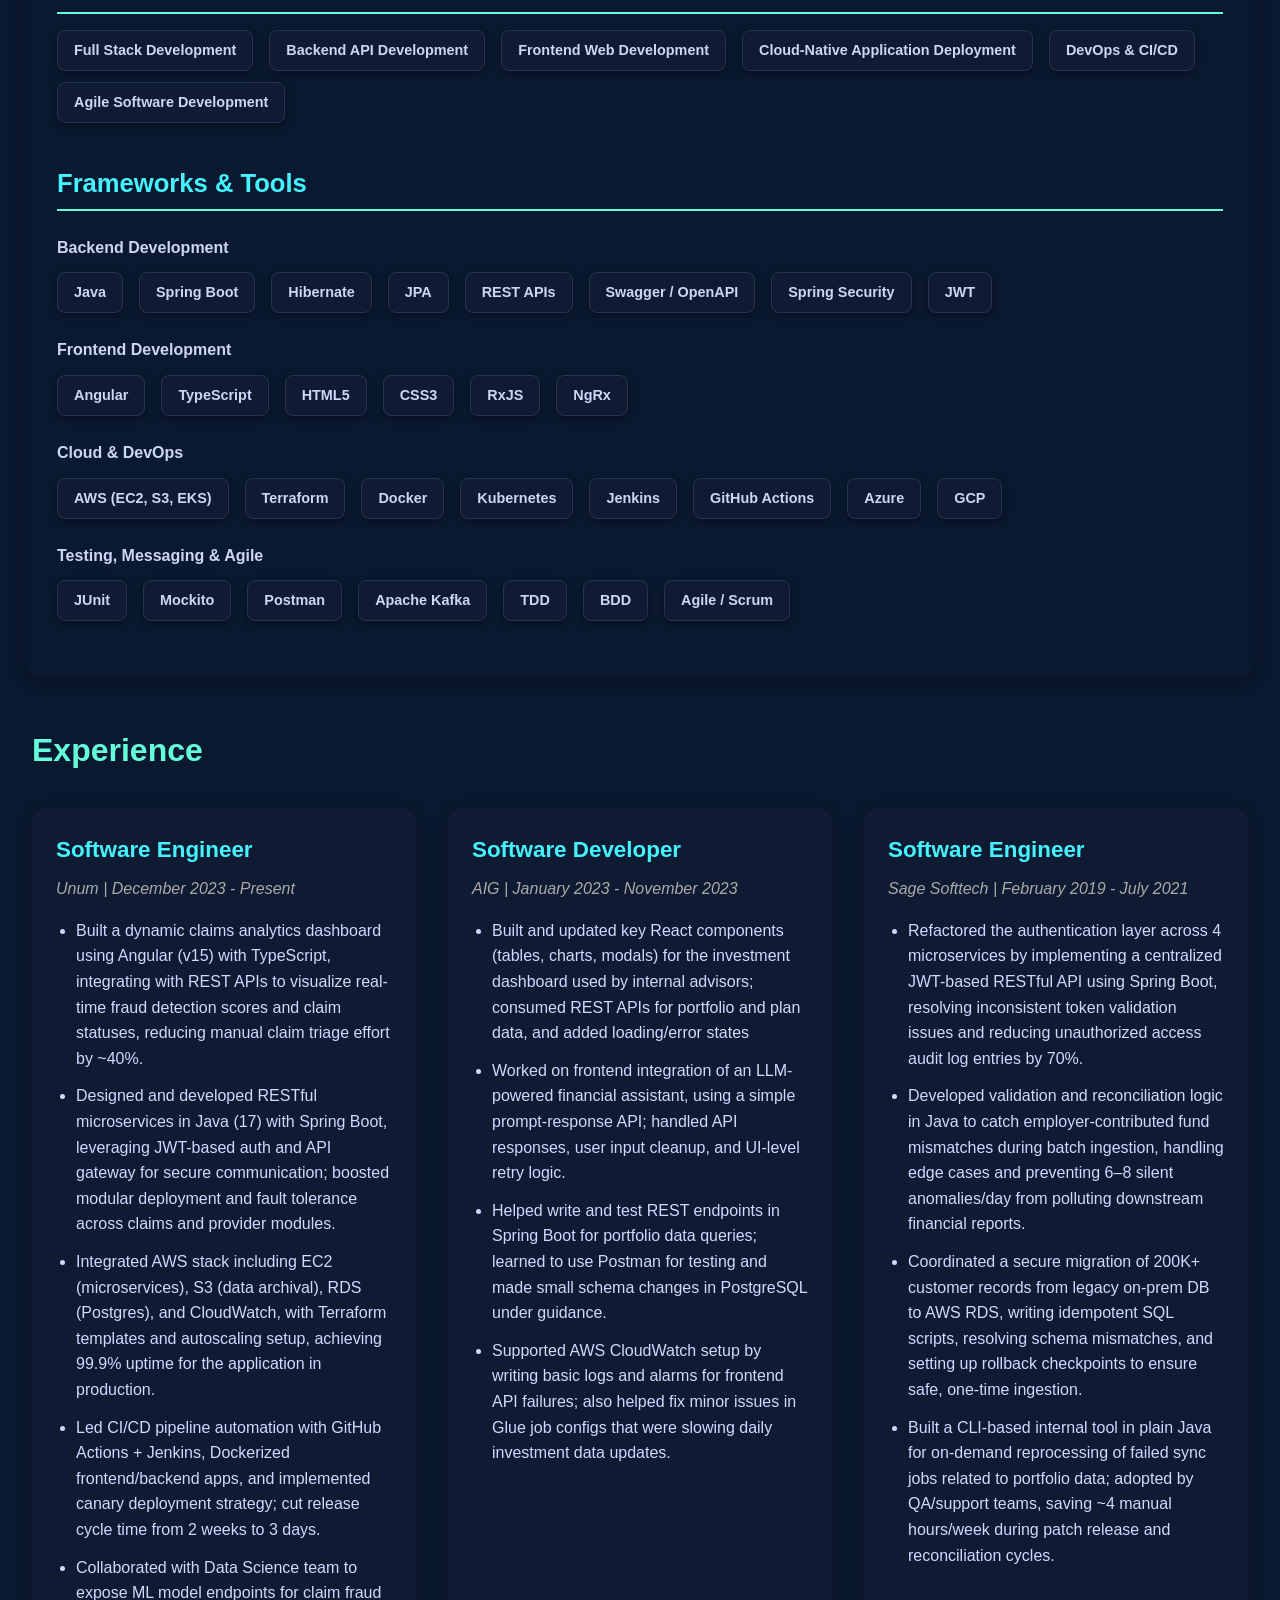
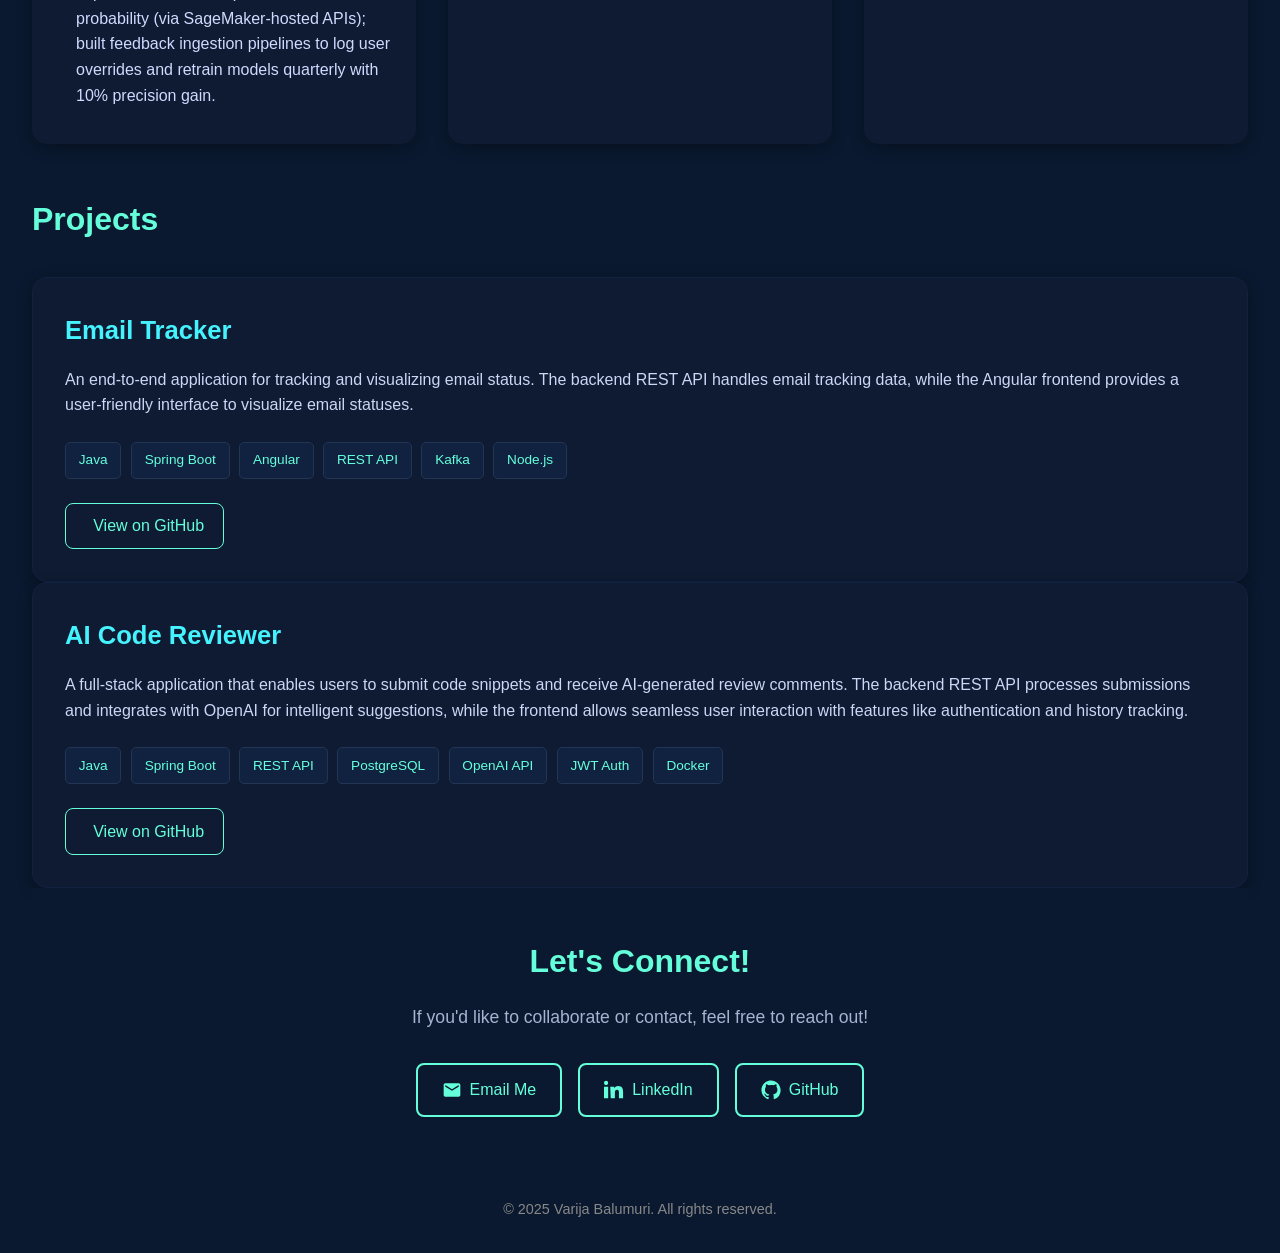
==== commit 2927e6a3: "commit for updated portfolio" ====
--- a/index.html
+++ b/index.html
@@ -29,7 +29,8 @@
     <div class="hero-content">
       <img src="assets/Picture.png" alt="Varija Balumuri" class="hero-profile-pic" />
       <h2>Hello, I’m Varija Balumuri</h2>
-      <p>Engineer by Day, AI Explorer by Passion | Java • Spring Boot • Cloud Native | Fueled by Code, Curiosity & Coffee</p>
+      <p>Engineer by Day, AI Explorer by Passion | Java • Spring Boot • Cloud Native | Fueled by Code, Curiosity &
+        Coffee</p>
       <div class="buttons">
         <a href="assets/resume.pdf" download class="btn">Download Resume</a>
         <a href="#contact" class="btn btn-secondary">Contact Me</a>
@@ -37,7 +38,7 @@
     </div>
   </section>
 
-  <section id="about" >
+  <section id="about">
     <h2 class="section-heading">Meet the Engineer Behind the Code!</h2>
     <p>
       I’m a Full Stack Software Engineer with over 3 years of hands-on experience building secure,
@@ -45,116 +46,116 @@
       modular architectures to engineering robust microservices, I thrive at the intersection of backend
       power and frontend finesse.
 
-<p>My toolkit includes Kafka, Docker, Kubernetes, and CI/CD pipelines — but what really fuels me is the
-  thrill of learning. I don’t just adopt new technologies; I chase them. Whether it’s tinkering with
-  the latest framework, spinning up weekend side projects, or diving into dev communities,
-  I treat growth like a lifestyle, not a checkbox.
-</p>
-<p>
-  I’ve mentored junior devs, contributed to open-source, and found joy in making the complex simple.
- And yes — I do believe every tough debugging session is best tackled with a spoon of ice cream.
- It’s my quirky little superpower in a world of breakpoints and build logs.
-</p>
-
-
+    <p>My toolkit includes Kafka, Docker, Kubernetes, and CI/CD pipelines — but what really fuels me is the
+      thrill of learning. I don’t just adopt new technologies; I chase them. Whether it’s tinkering with
+      the latest framework, spinning up weekend side projects, or diving into dev communities,
+      I treat growth like a lifestyle, not a checkbox.
     </p>
-  </section>
-
- <section id="education" class="education-section">
-  <h2 class="section-heading">Education</h2>
-
-  <div class="education-entry">
-    <img src="assets/uah-logo.png" alt="UAH Logo" class="education-logo" />
-    <div class="education-content">
-      <h3 class="university">University of Alabama in Huntsville</h3>
-      <p class="location">Huntsville, AL</p>
-      <p class="degree">Master’s in Computer Science</p>
-      <p class="details"> GPA: 3.5 / 4.0 • Duration: 2021 – 2022 </p>
-      <p class="coursework">
-        <strong>Coursework:</strong> Advanced Software Engineering, Core Java, Data Structures, Database
-                                Management Systems, Operating Systems, Cloud Computing
-      </p>
-    </div>
-  </div>
-
-  <div class="education-entry">
-    <img src="assets/KL-logo.png" alt="KL University Logo" class="education-logo" />
-    <div class="education-content">
-      <h3 class="university">KL University</h3>
-      <p class="location">Vijayawada, India</p>
-      <p class="degree">Bachelor’s in Computer Science and Technology</p>
-      <p class="details"> GPA: 3.8 / 4.0 • Duration: 2017 – 2021</p>
-      <p class="coursework">
-        <strong>Coursework:</strong> Data Structures and Algorithms, Web Development, Object-Oriented Programming,
-        Database Management Systems, Computer Networks
-      </p>
-    </div>
-  </div>
-</section>
-
-<section id="skills" class="skills-section">
-  <h2 class="section-heading">Tech Stack</h2>
-  <div class="skills-category">
-    <h3>Expertise Areas</h3>
-    <div class="skills-badges">
-      <span class="badge secondary-badge">Full Stack Development</span>
-      <span class="badge secondary-badge">Backend API Development</span>
-      <span class="badge secondary-badge">Frontend Web Development</span>
-      <span class="badge secondary-badge">Cloud-Native Application Deployment</span>
-      <span class="badge secondary-badge">DevOps & CI/CD</span>
-      <span class="badge secondary-badge">Agile Software Development</span>
-    </div>
-  </div>
-
-  <div class="skills-category">
-    <h3>Frameworks & Tools</h3>
-
-    <h4>Backend Development</h4>
-    <div class="skills-badges">
-      <span class="badge secondary-badge">Java</span>
-      <span class="badge secondary-badge">Spring Boot</span>
-      <span class="badge secondary-badge">Hibernate</span>
-      <span class="badge secondary-badge">JPA</span>
-      <span class="badge secondary-badge">REST APIs</span>
-      <span class="badge secondary-badge">Swagger / OpenAPI</span>
-      <span class="badge secondary-badge">Spring Security</span>
-      <span class="badge secondary-badge">JWT</span>
-    </div>
-
-    <h4>Frontend Development</h4>
-    <div class="skills-badges">
-      <span class="badge secondary-badge">Angular</span>
-      <span class="badge secondary-badge">TypeScript</span>
-      <span class="badge secondary-badge">HTML5</span>
-      <span class="badge secondary-badge">CSS3</span>
-      <span class="badge secondary-badge">RxJS</span>
-      <span class="badge secondary-badge">NgRx</span>
-    </div>
-
-    <h4>Cloud & DevOps</h4>
-    <div class="skills-badges">
-      <span class="badge secondary-badge">AWS (EC2, S3, EKS)</span>
-      <span class="badge secondary-badge">Terraform</span>
-      <span class="badge secondary-badge">Docker</span>
-      <span class="badge secondary-badge">Kubernetes</span>
-      <span class="badge secondary-badge">Jenkins</span>
-      <span class="badge secondary-badge">GitHub Actions</span>
-      <span class="badge secondary-badge">Azure</span>
-      <span class="badge secondary-badge">GCP</span>
-    </div>
-
-    <h4>Testing, Messaging & Agile</h4>
-    <div class="skills-badges">
-      <span class="badge secondary-badge">JUnit</span>
-      <span class="badge secondary-badge">Mockito</span>
-      <span class="badge secondary-badge">Postman</span>
-      <span class="badge secondary-badge">Apache Kafka</span>
-      <span class="badge secondary-badge">TDD</span>
-      <span class="badge secondary-badge">BDD</span>
-      <span class="badge secondary-badge">Agile / Scrum</span>
-    </div>
-  </div>
-</section>
+    <p>
+      I’ve mentored junior devs, contributed to open-source, and found joy in making the complex simple.
+      And yes — I do believe every tough debugging session is best tackled with a spoon of ice cream.
+      It’s my quirky little superpower in a world of breakpoints and build logs.
+    </p>
+
+
+    </p>
+  </section>
+
+  <section id="education" class="education-section">
+    <h2 class="section-heading">Education</h2>
+
+    <div class="education-entry">
+      <img src="assets/uah-logo.png" alt="UAH Logo" class="education-logo" />
+      <div class="education-content">
+        <h3 class="university">University of Alabama in Huntsville</h3>
+        <p class="location">Huntsville, AL</p>
+        <p class="degree">Master’s in Computer Science</p>
+        <p class="details"> GPA: 3.5 / 4.0 • Duration: 2021 – 2022 </p>
+        <p class="coursework">
+          <strong>Coursework:</strong> Advanced Software Engineering, Core Java, Data Structures, Database
+          Management Systems, Operating Systems, Cloud Computing
+        </p>
+      </div>
+    </div>
+
+    <div class="education-entry">
+      <img src="assets/KL-logo.png" alt="KL University Logo" class="education-logo" />
+      <div class="education-content">
+        <h3 class="university">KL University</h3>
+        <p class="location">Vijayawada, India</p>
+        <p class="degree">Bachelor’s in Computer Science and Technology</p>
+        <p class="details"> GPA: 3.8 / 4.0 • Duration: 2017 – 2021</p>
+        <p class="coursework">
+          <strong>Coursework:</strong> Data Structures and Algorithms, Web Development, Object-Oriented Programming,
+          Database Management Systems, Computer Networks
+        </p>
+      </div>
+    </div>
+  </section>
+
+  <section id="skills" class="skills-section">
+    <h2 class="section-heading">Tech Stack</h2>
+    <div class="skills-category">
+      <h3>Expertise Areas</h3>
+      <div class="skills-badges">
+        <span class="badge secondary-badge">Full Stack Development</span>
+        <span class="badge secondary-badge">Backend API Development</span>
+        <span class="badge secondary-badge">Frontend Web Development</span>
+        <span class="badge secondary-badge">Cloud-Native Application Deployment</span>
+        <span class="badge secondary-badge">DevOps & CI/CD</span>
+        <span class="badge secondary-badge">Agile Software Development</span>
+      </div>
+    </div>
+
+    <div class="skills-category">
+      <h3>Frameworks & Tools</h3>
+
+      <h4>Backend Development</h4>
+      <div class="skills-badges">
+        <span class="badge secondary-badge">Java</span>
+        <span class="badge secondary-badge">Spring Boot</span>
+        <span class="badge secondary-badge">Hibernate</span>
+        <span class="badge secondary-badge">JPA</span>
+        <span class="badge secondary-badge">REST APIs</span>
+        <span class="badge secondary-badge">Swagger / OpenAPI</span>
+        <span class="badge secondary-badge">Spring Security</span>
+        <span class="badge secondary-badge">JWT</span>
+      </div>
+
+      <h4>Frontend Development</h4>
+      <div class="skills-badges">
+        <span class="badge secondary-badge">Angular</span>
+        <span class="badge secondary-badge">TypeScript</span>
+        <span class="badge secondary-badge">HTML5</span>
+        <span class="badge secondary-badge">CSS3</span>
+        <span class="badge secondary-badge">RxJS</span>
+        <span class="badge secondary-badge">NgRx</span>
+      </div>
+
+      <h4>Cloud & DevOps</h4>
+      <div class="skills-badges">
+        <span class="badge secondary-badge">AWS (EC2, S3, EKS)</span>
+        <span class="badge secondary-badge">Terraform</span>
+        <span class="badge secondary-badge">Docker</span>
+        <span class="badge secondary-badge">Kubernetes</span>
+        <span class="badge secondary-badge">Jenkins</span>
+        <span class="badge secondary-badge">GitHub Actions</span>
+        <span class="badge secondary-badge">Azure</span>
+        <span class="badge secondary-badge">GCP</span>
+      </div>
+
+      <h4>Testing, Messaging & Agile</h4>
+      <div class="skills-badges">
+        <span class="badge secondary-badge">JUnit</span>
+        <span class="badge secondary-badge">Mockito</span>
+        <span class="badge secondary-badge">Postman</span>
+        <span class="badge secondary-badge">Apache Kafka</span>
+        <span class="badge secondary-badge">TDD</span>
+        <span class="badge secondary-badge">BDD</span>
+        <span class="badge secondary-badge">Agile / Scrum</span>
+      </div>
+    </div>
+  </section>
 
   <!-- Include Experience Section -->
   <section id="experience" class="mb-5">
@@ -186,7 +187,7 @@
       </div>
 
       <div class="timeline-item">
-        <h3>Software Engineer</h3>
+        <h3>Software Developer</h3>
         <p class="text-muted">AIG | January 2023 - November 2023</p>
         <ul>
           <li>Built and updated key React components (tables, charts, modals) for the investment
@@ -229,88 +230,93 @@
   </section>
 
   <section id="projects" class="projects-section">
-  <h2 class="section-heading">Projects</h2>
-  <div class="project-card">
-    <h3>Email Tracker</h3>
-    <p>
-      An end-to-end application for tracking and visualizing email status.
-      The backend REST API handles email tracking data, while the Angular
-      frontend provides a user-friendly interface to visualize email statuses.
-    </p>
-
-    <div class="tech-tags">
-      <span>Java</span>
-      <span>Spring Boot</span>
-      <span>Angular</span>
-      <span>REST API</span>
-      <span>Kafka</span>
-      <span>Node.js</span>
-    </div>
-
-    <a href="https://github.com/VarijaBalumuri/email-tracker-project" target="_blank" class="github-button">
-      <i class="fab fa-github"></i> View on GitHub
-    </a>
-  </div>
-
-  <div class="project-card">
-  <h3>AI Code Reviewer</h3>
-  <p>
-    A full-stack application that enables users to submit code snippets and receive AI-generated review comments.
-    The backend REST API processes submissions and integrates with OpenAI for intelligent suggestions,
-    while the frontend allows seamless user interaction with features like authentication and history tracking.
-  </p>
-
-  <div class="tech-tags">
-    <span>Java</span>
-    <span>Spring Boot</span>
-    <span>REST API</span>
-    <span>PostgreSQL</span>
-    <span>OpenAI API</span>
-    <span>JWT Auth</span>
-    <span>Docker</span>
-  </div>
-
-  <a href="https://github.com/VarijaBalumuri/ai-code-reviewer" target="_blank" class="github-button">
-    <i class="fab fa-github"></i> View on GitHub
-  </a>
-</div>
-
-
-
-  <section id="contact">
-  <h2>Let's Connect!</h2>
-  <p>If you'd like to collaborate or contact, feel free to reach out!</p>
-
-  <div class="contact-links">
-    <a href="mailto:varija@techsmail.com" class="contact-button" aria-label="Email">
-      <!-- Email SVG -->
-      <svg xmlns="http://www.w3.org/2000/svg" width="20" height="20" fill="currentColor" viewBox="0 0 24 24">
-        <path d="M4 4h16v16H4z" fill="none"/>
-        <path d="M20 4H4c-1.1 0-2 .9-2 2v12c0 1.1.9 2 2 2h16c1.1 0 2-.9 2-2V6c0-1.1-.9-2-2-2zm0 4-8 5-8-5V6l8 5 8-5v2z"/>
-      </svg> Email Me
-    </a>
-
-    <a href="https://www.linkedin.com/in/varijab/" target="_blank" rel="noopener noreferrer" class="contact-button" aria-label="LinkedIn">
-      <!-- LinkedIn SVG -->
-      <svg xmlns="http://www.w3.org/2000/svg" width="20" height="20" fill="currentColor" viewBox="0 0 24 24">
-        <path d="M4.98 3.5C4.98 4.88 3.88 6 2.5 6S0 4.88 0 3.5 1.12 1 2.5 1s2.48 1.12 2.48 2.5zM0 8h5v14H0zM7.5 8h4.7v1.89h.06c.66-1.26 2.28-2.59 4.69-2.59 5.02 0 5.95 3.3 5.95 7.58V22h-5v-6.75c0-1.61-.03-3.69-2.25-3.69-2.25 0-2.59 1.75-2.59 3.56V22h-5z"/>
-      </svg> LinkedIn
-    </a>
-
-    <a href="https://github.com/VarijaBalumuri" target="_blank" rel="noopener noreferrer" class="contact-button" aria-label="GitHub">
-      <!-- GitHub SVG -->
-      <svg xmlns="http://www.w3.org/2000/svg" width="20" height="20" fill="currentColor" viewBox="0 0 24 24">
-        <path d="M12 .5C5.73.5.5 5.73.5 12c0 5.1 3.29 9.43 7.87 10.96.58.11.79-.25.79-.56 0-.28-.01-1.02-.01-2-3.2.7-3.88-1.55-3.88-1.55-.53-1.35-1.3-1.71-1.3-1.71-1.06-.73.08-.72.08-.72 1.17.08 1.79 1.2 1.79 1.2 1.04 1.78 2.73 1.26 3.4.96.11-.75.41-1.27.75-1.56-2.55-.29-5.23-1.28-5.23-5.7 0-1.26.45-2.3 1.2-3.12-.12-.29-.52-1.44.11-3 0 0 .98-.31 3.22 1.19a11.28 11.28 0 012.94-.4c1 0 2 .14 2.94.4 2.24-1.5 3.22-1.19 3.22-1.19.63 1.56.23 2.7.11 3 .75.82 1.2 1.86 1.2 3.12 0 4.43-2.68 5.4-5.23 5.7.42.36.8 1.07.8 2.16 0 1.56-.01 2.82-.01 3.2 0 .31.21.67.8.56A10.52 10.52 0 0023.5 12C23.5 5.73 18.27.5 12 .5z"/>
-      </svg> GitHub
-    </a>
-  </div>
-</section>
-
-
-
-  <footer>
-    <p>© 2025 Varija Balumuri. All rights reserved.</p>
-  </footer>
+    <h2 class="section-heading">Projects</h2>
+    <div class="project-card">
+      <h3>Email Tracker</h3>
+      <p>
+        An end-to-end application for tracking and visualizing email status.
+        The backend REST API handles email tracking data, while the Angular
+        frontend provides a user-friendly interface to visualize email statuses.
+      </p>
+
+      <div class="tech-tags">
+        <span>Java</span>
+        <span>Spring Boot</span>
+        <span>Angular</span>
+        <span>REST API</span>
+        <span>Kafka</span>
+        <span>Node.js</span>
+      </div>
+
+      <a href="https://github.com/VarijaBalumuri/email-tracker-project" target="_blank" class="github-button">
+        <i class="fab fa-github"></i> View on GitHub
+      </a>
+    </div>
+
+    <div class="project-card">
+      <h3>AI Code Reviewer</h3>
+      <p>
+        A full-stack application that enables users to submit code snippets and receive AI-generated review comments.
+        The backend REST API processes submissions and integrates with OpenAI for intelligent suggestions,
+        while the frontend allows seamless user interaction with features like authentication and history tracking.
+      </p>
+
+      <div class="tech-tags">
+        <span>Java</span>
+        <span>Spring Boot</span>
+        <span>REST API</span>
+        <span>PostgreSQL</span>
+        <span>OpenAI API</span>
+        <span>JWT Auth</span>
+        <span>Docker</span>
+      </div>
+
+      <a href="https://github.com/VarijaBalumuri/ai-code-reviewer" target="_blank" class="github-button">
+        <i class="fab fa-github"></i> View on GitHub
+      </a>
+    </div>
+
+
+
+    <section id="contact">
+      <h2>Let's Connect!</h2>
+      <p>If you'd like to collaborate or contact, feel free to reach out!</p>
+
+      <div class="contact-links">
+        <a href="mailto:varija@techsmail.com" class="contact-button" aria-label="Email">
+          <!-- Email SVG -->
+          <svg xmlns="http://www.w3.org/2000/svg" width="20" height="20" fill="currentColor" viewBox="0 0 24 24">
+            <path d="M4 4h16v16H4z" fill="none" />
+            <path
+              d="M20 4H4c-1.1 0-2 .9-2 2v12c0 1.1.9 2 2 2h16c1.1 0 2-.9 2-2V6c0-1.1-.9-2-2-2zm0 4-8 5-8-5V6l8 5 8-5v2z" />
+          </svg> Email Me
+        </a>
+
+        <a href="https://www.linkedin.com/in/varijab/" target="_blank" rel="noopener noreferrer" class="contact-button"
+          aria-label="LinkedIn">
+          <!-- LinkedIn SVG -->
+          <svg xmlns="http://www.w3.org/2000/svg" width="20" height="20" fill="currentColor" viewBox="0 0 24 24">
+            <path
+              d="M4.98 3.5C4.98 4.88 3.88 6 2.5 6S0 4.88 0 3.5 1.12 1 2.5 1s2.48 1.12 2.48 2.5zM0 8h5v14H0zM7.5 8h4.7v1.89h.06c.66-1.26 2.28-2.59 4.69-2.59 5.02 0 5.95 3.3 5.95 7.58V22h-5v-6.75c0-1.61-.03-3.69-2.25-3.69-2.25 0-2.59 1.75-2.59 3.56V22h-5z" />
+          </svg> LinkedIn
+        </a>
+
+        <a href="https://github.com/VarijaBalumuri" target="_blank" rel="noopener noreferrer" class="contact-button"
+          aria-label="GitHub">
+          <!-- GitHub SVG -->
+          <svg xmlns="http://www.w3.org/2000/svg" width="20" height="20" fill="currentColor" viewBox="0 0 24 24">
+            <path
+              d="M12 .5C5.73.5.5 5.73.5 12c0 5.1 3.29 9.43 7.87 10.96.58.11.79-.25.79-.56 0-.28-.01-1.02-.01-2-3.2.7-3.88-1.55-3.88-1.55-.53-1.35-1.3-1.71-1.3-1.71-1.06-.73.08-.72.08-.72 1.17.08 1.79 1.2 1.79 1.2 1.04 1.78 2.73 1.26 3.4.96.11-.75.41-1.27.75-1.56-2.55-.29-5.23-1.28-5.23-5.7 0-1.26.45-2.3 1.2-3.12-.12-.29-.52-1.44.11-3 0 0 .98-.31 3.22 1.19a11.28 11.28 0 012.94-.4c1 0 2 .14 2.94.4 2.24-1.5 3.22-1.19 3.22-1.19.63 1.56.23 2.7.11 3 .75.82 1.2 1.86 1.2 3.12 0 4.43-2.68 5.4-5.23 5.7.42.36.8 1.07.8 2.16 0 1.56-.01 2.82-.01 3.2 0 .31.21.67.8.56A10.52 10.52 0 0023.5 12C23.5 5.73 18.27.5 12 .5z" />
+          </svg> GitHub
+        </a>
+      </div>
+    </section>
+
+
+
+    <footer>
+      <p>© 2025 Varija Balumuri. All rights reserved.</p>
+    </footer>
 </body>
 
 </html>
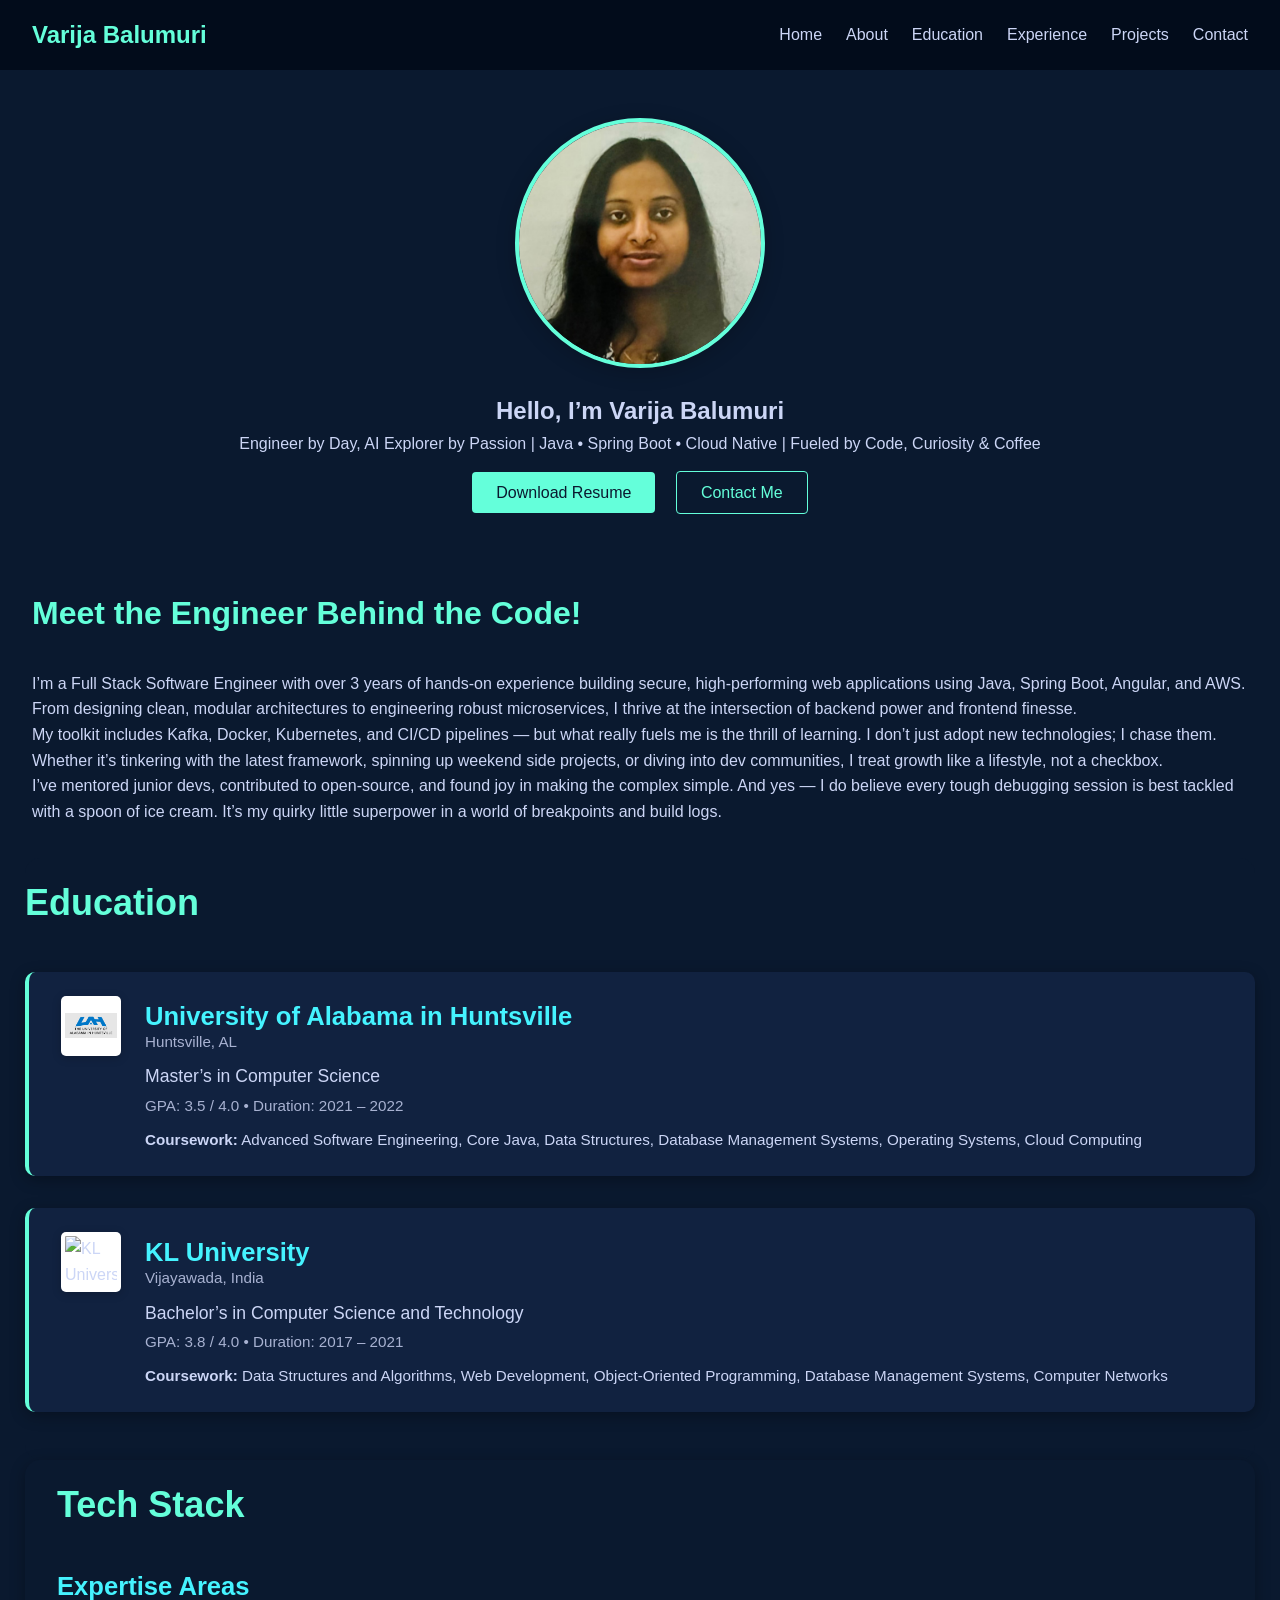
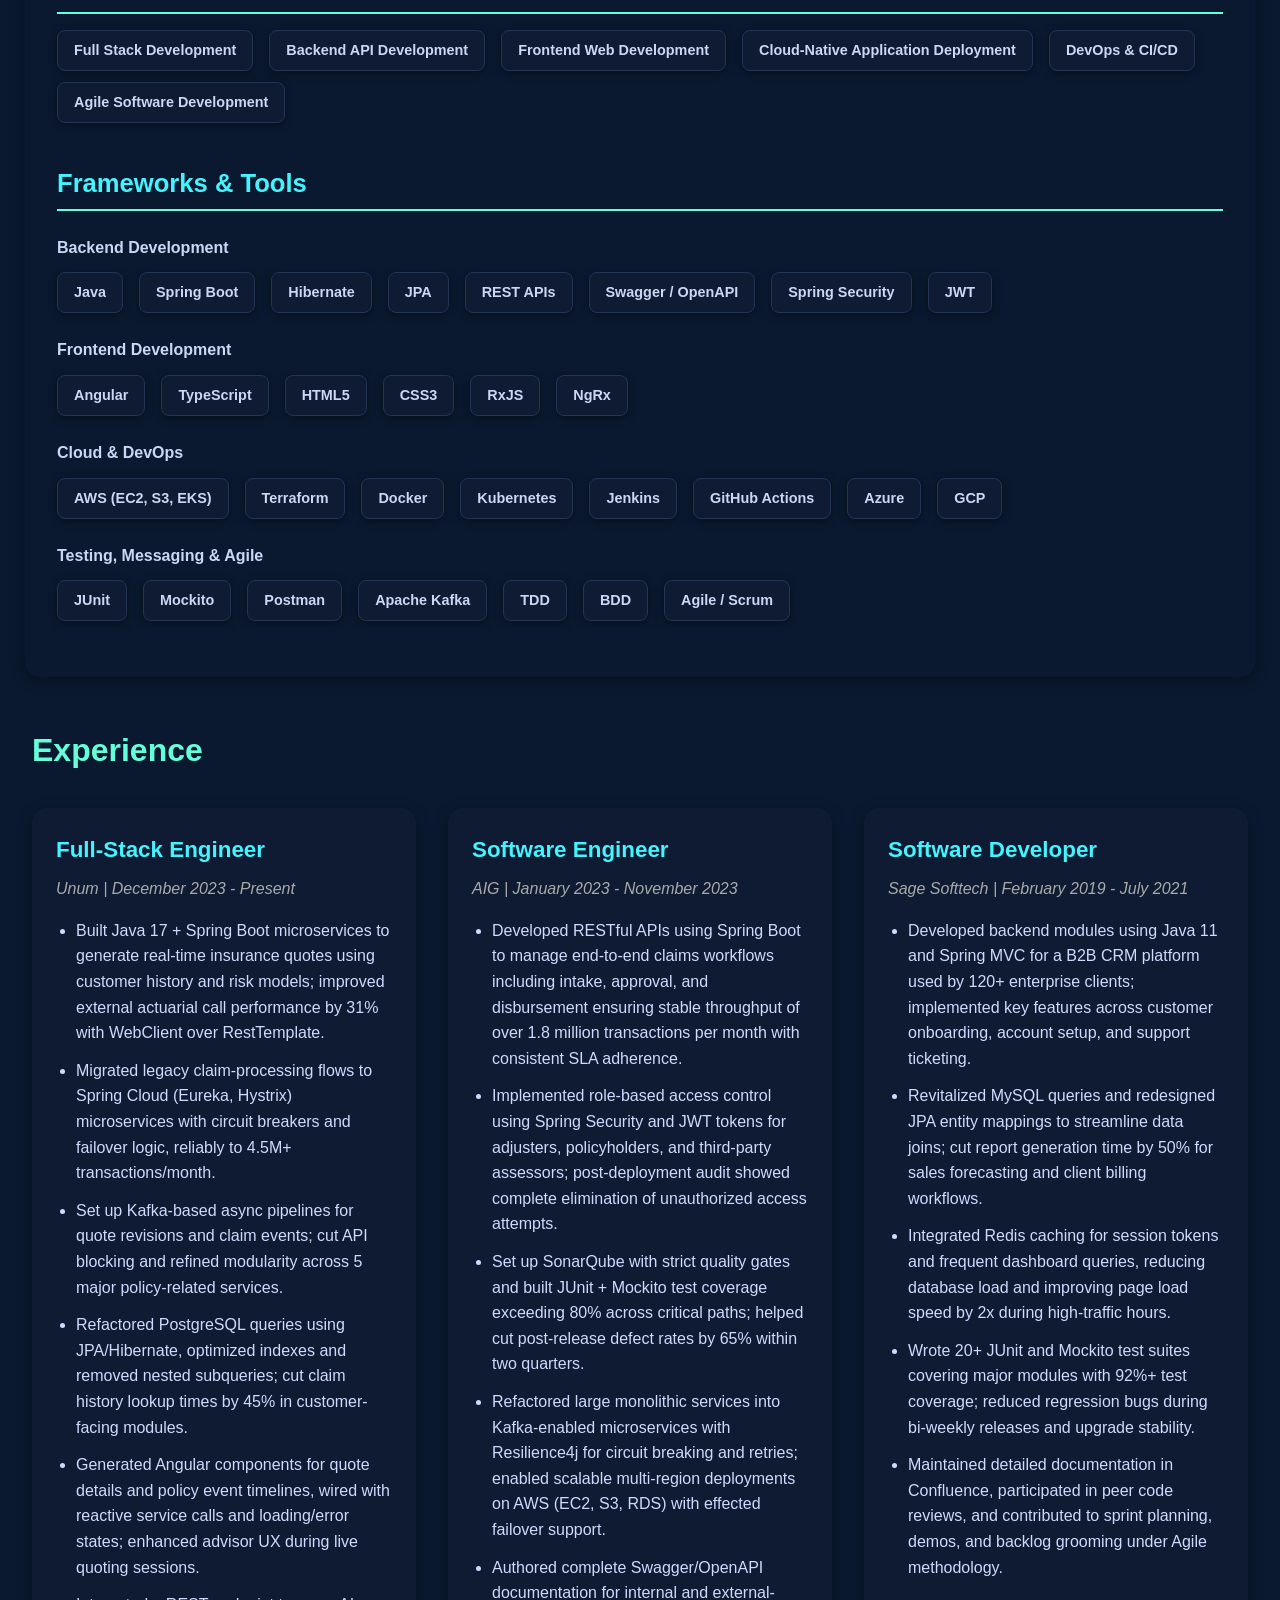
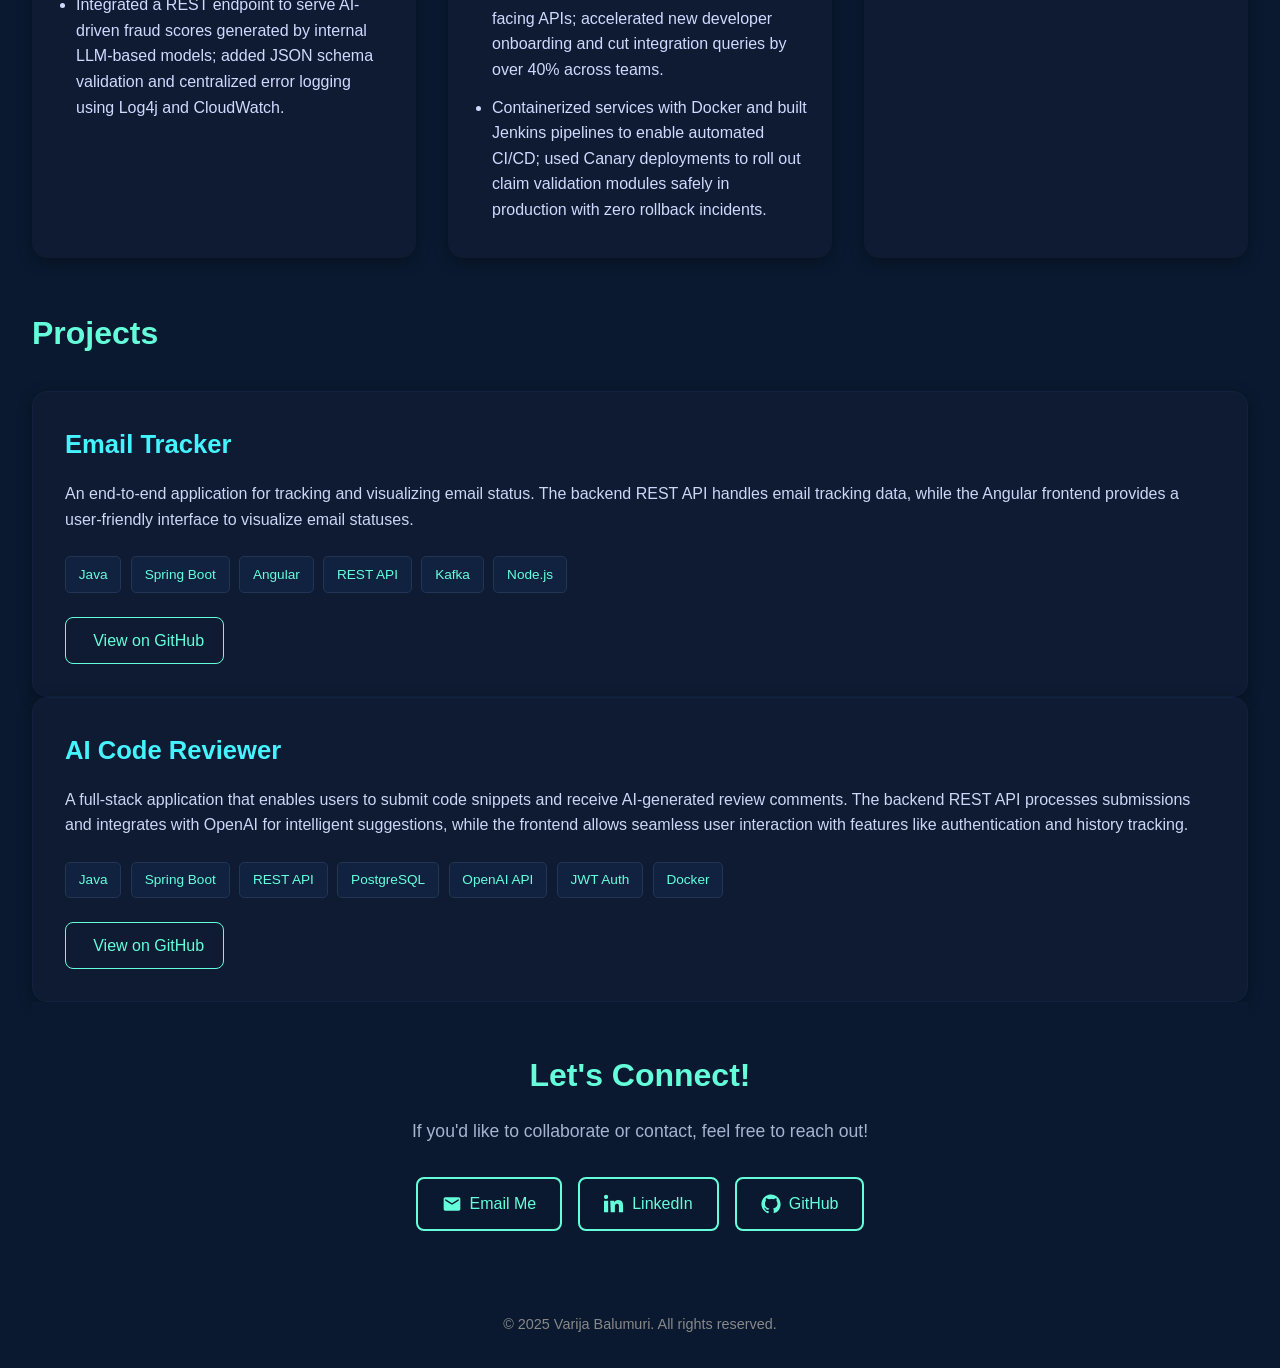
==== commit 4ed74d67: "Updated" ====
--- a/index.html
+++ b/index.html
@@ -16,8 +16,7 @@
       <ul>
         <li><a href="#hero">Home</a></li>
         <li><a href="#about">About</a></li>
-        <li><a href="#experience">Education</a></li>
-        <li><a href="#about">Skills</a></li>
+        <li><a href="#education">Education</a></li>
         <li><a href="#experience">Experience</a></li>
         <li><a href="#projects">Projects</a></li>
         <li><a href="#contact">Contact</a></li>
@@ -27,18 +26,17 @@
 
   <section id="hero">
     <div class="hero-content">
-      <img src="assets/Picture.png" alt="Varija Balumuri" class="hero-profile-pic" />
+      <img src="..\assets\Picture.png" alt="Varija Balumuri" class="hero-profile-pic" />
       <h2>Hello, I’m Varija Balumuri</h2>
-      <p>Engineer by Day, AI Explorer by Passion | Java • Spring Boot • Cloud Native | Fueled by Code, Curiosity &
-        Coffee</p>
+      <p>Engineer by Day, AI Explorer by Passion | Java • Spring Boot • Cloud Native | Fueled by Code, Curiosity & Coffee</p>
       <div class="buttons">
-        <a href="assets/resume.pdf" download class="btn">Download Resume</a>
+        <a href="assets/Varija Balumuri - Sofwtare Engineer.pdf" download class="btn">Download Resume</a>
         <a href="#contact" class="btn btn-secondary">Contact Me</a>
       </div>
     </div>
   </section>
 
-  <section id="about">
+  <section id="about" >
     <h2 class="section-heading">Meet the Engineer Behind the Code!</h2>
     <p>
       I’m a Full Stack Software Engineer with over 3 years of hands-on experience building secure,
@@ -46,277 +44,250 @@
       modular architectures to engineering robust microservices, I thrive at the intersection of backend
       power and frontend finesse.
 
-    <p>My toolkit includes Kafka, Docker, Kubernetes, and CI/CD pipelines — but what really fuels me is the
-      thrill of learning. I don’t just adopt new technologies; I chase them. Whether it’s tinkering with
-      the latest framework, spinning up weekend side projects, or diving into dev communities,
-      I treat growth like a lifestyle, not a checkbox.
-    </p>
-    <p>
-      I’ve mentored junior devs, contributed to open-source, and found joy in making the complex simple.
-      And yes — I do believe every tough debugging session is best tackled with a spoon of ice cream.
-      It’s my quirky little superpower in a world of breakpoints and build logs.
-    </p>
+<p>My toolkit includes Kafka, Docker, Kubernetes, and CI/CD pipelines — but what really fuels me is the
+  thrill of learning. I don’t just adopt new technologies; I chase them. Whether it’s tinkering with
+  the latest framework, spinning up weekend side projects, or diving into dev communities,
+  I treat growth like a lifestyle, not a checkbox.
+</p>
+<p>
+  I’ve mentored junior devs, contributed to open-source, and found joy in making the complex simple.
+ And yes — I do believe every tough debugging session is best tackled with a spoon of ice cream.
+ It’s my quirky little superpower in a world of breakpoints and build logs.
+</p>
 
 
     </p>
   </section>
 
-  <section id="education" class="education-section">
-    <h2 class="section-heading">Education</h2>
-
-    <div class="education-entry">
-      <img src="assets/uah-logo.png" alt="UAH Logo" class="education-logo" />
-      <div class="education-content">
-        <h3 class="university">University of Alabama in Huntsville</h3>
-        <p class="location">Huntsville, AL</p>
-        <p class="degree">Master’s in Computer Science</p>
-        <p class="details"> GPA: 3.5 / 4.0 • Duration: 2021 – 2022 </p>
-        <p class="coursework">
-          <strong>Coursework:</strong> Advanced Software Engineering, Core Java, Data Structures, Database
-          Management Systems, Operating Systems, Cloud Computing
-        </p>
-      </div>
-    </div>
-
-    <div class="education-entry">
-      <img src="assets/KL-logo.png" alt="KL University Logo" class="education-logo" />
-      <div class="education-content">
-        <h3 class="university">KL University</h3>
-        <p class="location">Vijayawada, India</p>
-        <p class="degree">Bachelor’s in Computer Science and Technology</p>
-        <p class="details"> GPA: 3.8 / 4.0 • Duration: 2017 – 2021</p>
-        <p class="coursework">
-          <strong>Coursework:</strong> Data Structures and Algorithms, Web Development, Object-Oriented Programming,
-          Database Management Systems, Computer Networks
-        </p>
-      </div>
-    </div>
-  </section>
-
-  <section id="skills" class="skills-section">
-    <h2 class="section-heading">Tech Stack</h2>
-    <div class="skills-category">
-      <h3>Expertise Areas</h3>
-      <div class="skills-badges">
-        <span class="badge secondary-badge">Full Stack Development</span>
-        <span class="badge secondary-badge">Backend API Development</span>
-        <span class="badge secondary-badge">Frontend Web Development</span>
-        <span class="badge secondary-badge">Cloud-Native Application Deployment</span>
-        <span class="badge secondary-badge">DevOps & CI/CD</span>
-        <span class="badge secondary-badge">Agile Software Development</span>
-      </div>
-    </div>
-
-    <div class="skills-category">
-      <h3>Frameworks & Tools</h3>
-
-      <h4>Backend Development</h4>
-      <div class="skills-badges">
-        <span class="badge secondary-badge">Java</span>
-        <span class="badge secondary-badge">Spring Boot</span>
-        <span class="badge secondary-badge">Hibernate</span>
-        <span class="badge secondary-badge">JPA</span>
-        <span class="badge secondary-badge">REST APIs</span>
-        <span class="badge secondary-badge">Swagger / OpenAPI</span>
-        <span class="badge secondary-badge">Spring Security</span>
-        <span class="badge secondary-badge">JWT</span>
-      </div>
-
-      <h4>Frontend Development</h4>
-      <div class="skills-badges">
-        <span class="badge secondary-badge">Angular</span>
-        <span class="badge secondary-badge">TypeScript</span>
-        <span class="badge secondary-badge">HTML5</span>
-        <span class="badge secondary-badge">CSS3</span>
-        <span class="badge secondary-badge">RxJS</span>
-        <span class="badge secondary-badge">NgRx</span>
-      </div>
-
-      <h4>Cloud & DevOps</h4>
-      <div class="skills-badges">
-        <span class="badge secondary-badge">AWS (EC2, S3, EKS)</span>
-        <span class="badge secondary-badge">Terraform</span>
-        <span class="badge secondary-badge">Docker</span>
-        <span class="badge secondary-badge">Kubernetes</span>
-        <span class="badge secondary-badge">Jenkins</span>
-        <span class="badge secondary-badge">GitHub Actions</span>
-        <span class="badge secondary-badge">Azure</span>
-        <span class="badge secondary-badge">GCP</span>
-      </div>
-
-      <h4>Testing, Messaging & Agile</h4>
-      <div class="skills-badges">
-        <span class="badge secondary-badge">JUnit</span>
-        <span class="badge secondary-badge">Mockito</span>
-        <span class="badge secondary-badge">Postman</span>
-        <span class="badge secondary-badge">Apache Kafka</span>
-        <span class="badge secondary-badge">TDD</span>
-        <span class="badge secondary-badge">BDD</span>
-        <span class="badge secondary-badge">Agile / Scrum</span>
-      </div>
-    </div>
-  </section>
+ <section id="education" class="education-section">
+  <h2 class="section-heading">Education</h2>
+
+  <div class="education-entry">
+    <img src="..\assets\uah logo.png" alt="UAH Logo" class="education-logo" />
+    <div class="education-content">
+      <h3 class="university">University of Alabama in Huntsville</h3>
+      <p class="location">Huntsville, AL</p>
+      <p class="degree">Master’s in Computer Science</p>
+      <p class="details"> GPA: 3.5 / 4.0 • Duration: 2021 – 2022 </p>
+      <p class="coursework">
+        <strong>Coursework:</strong> Advanced Software Engineering, Core Java, Data Structures, Database
+                                Management Systems, Operating Systems, Cloud Computing
+      </p>
+    </div>
+  </div>
+
+  <div class="education-entry">
+    <img src="..\assets\kl logo.png" alt="KL University Logo" class="education-logo" />
+    <div class="education-content">
+      <h3 class="university">KL University</h3>
+      <p class="location">Vijayawada, India</p>
+      <p class="degree">Bachelor’s in Computer Science and Technology</p>
+      <p class="details"> GPA: 3.8 / 4.0 • Duration: 2017 – 2021</p>
+      <p class="coursework">
+        <strong>Coursework:</strong> Data Structures and Algorithms, Web Development, Object-Oriented Programming,
+        Database Management Systems, Computer Networks
+      </p>
+    </div>
+  </div>
+</section>
+
+
+
+<section id="skills" class="skills-section">
+  <h2 class="section-heading">Tech Stack</h2>
+  <div class="skills-category">
+    <h3>Expertise Areas</h3>
+    <div class="skills-badges">
+      <span class="badge secondary-badge">Full Stack Development</span>
+      <span class="badge secondary-badge">Backend API Development</span>
+      <span class="badge secondary-badge">Frontend Web Development</span>
+      <span class="badge secondary-badge">Cloud-Native Application Deployment</span>
+      <span class="badge secondary-badge">DevOps & CI/CD</span>
+      <span class="badge secondary-badge">Agile Software Development</span>
+    </div>
+  </div>
+
+  <div class="skills-category">
+    <h3>Frameworks & Tools</h3>
+
+    <h4>Backend Development</h4>
+    <div class="skills-badges">
+      <span class="badge secondary-badge">Java</span>
+      <span class="badge secondary-badge">Spring Boot</span>
+      <span class="badge secondary-badge">Hibernate</span>
+      <span class="badge secondary-badge">JPA</span>
+      <span class="badge secondary-badge">REST APIs</span>
+      <span class="badge secondary-badge">Swagger / OpenAPI</span>
+      <span class="badge secondary-badge">Spring Security</span>
+      <span class="badge secondary-badge">JWT</span>
+    </div>
+
+    <h4>Frontend Development</h4>
+    <div class="skills-badges">
+      <span class="badge secondary-badge">Angular</span>
+      <span class="badge secondary-badge">TypeScript</span>
+      <span class="badge secondary-badge">HTML5</span>
+      <span class="badge secondary-badge">CSS3</span>
+      <span class="badge secondary-badge">RxJS</span>
+      <span class="badge secondary-badge">NgRx</span>
+    </div>
+
+    <h4>Cloud & DevOps</h4>
+    <div class="skills-badges">
+      <span class="badge secondary-badge">AWS (EC2, S3, EKS)</span>
+      <span class="badge secondary-badge">Terraform</span>
+      <span class="badge secondary-badge">Docker</span>
+      <span class="badge secondary-badge">Kubernetes</span>
+      <span class="badge secondary-badge">Jenkins</span>
+      <span class="badge secondary-badge">GitHub Actions</span>
+      <span class="badge secondary-badge">Azure</span>
+      <span class="badge secondary-badge">GCP</span>
+    </div>
+
+    <h4>Testing, Messaging & Agile</h4>
+    <div class="skills-badges">
+      <span class="badge secondary-badge">JUnit</span>
+      <span class="badge secondary-badge">Mockito</span>
+      <span class="badge secondary-badge">Postman</span>
+      <span class="badge secondary-badge">Apache Kafka</span>
+      <span class="badge secondary-badge">TDD</span>
+      <span class="badge secondary-badge">BDD</span>
+      <span class="badge secondary-badge">Agile / Scrum</span>
+    </div>
+  </div>
+</section>
 
   <!-- Include Experience Section -->
   <section id="experience" class="mb-5">
     <h2 class="section-heading">Experience</h2>
     <div class="timeline">
       <div class="timeline-item">
-        <h3>Software Engineer</h3>
+        <h3>Full-Stack Engineer</h3>
         <p class="text-muted">Unum | December 2023 - Present </p>
         <ul>
-          <li>Built a dynamic claims analytics dashboard using Angular (v15) with TypeScript,
-            integrating with REST APIs to visualize real-time fraud detection scores and claim
-            statuses, reducing manual claim triage effort by ~40%.</li>
-          <li>Designed and developed RESTful microservices in Java (17) with Spring Boot, leveraging
-            JWT-based auth and
-            API gateway for secure communication; boosted modular deployment and fault tolerance
-            across claims and provider modules. </li>
-          <li> Integrated AWS stack including EC2 (microservices), S3 (data archival), RDS (Postgres),
-            and CloudWatch, with Terraform templates and autoscaling setup, achieving 99.9% uptime
-            for the application in production.</li>
-          <li> Led CI/CD pipeline automation with GitHub Actions + Jenkins, Dockerized
-            frontend/backend apps,
-            and implemented canary deployment strategy; cut release cycle time from 2 weeks to 3
-            days.</li>
-          <li>Collaborated with Data Science team to expose ML model endpoints for claim fraud
-            probability (via SageMaker-hosted APIs);
-            built feedback ingestion pipelines to log user overrides and retrain models quarterly
-            with 10% precision gain.</li>
+          <li>Built Java 17 + Spring Boot microservices to generate real-time insurance quotes using customer history and risk models; 
+            improved external actuarial call performance by 31% with WebClient over RestTemplate.</li>
+          <li>Migrated legacy claim-processing flows to Spring Cloud (Eureka, Hystrix) microservices with circuit breakers and failover logic, reliably to 4.5M+ transactions/month. </li>
+          <li>Set up Kafka-based async pipelines for quote revisions and claim events; cut API blocking and refined modularity across 5 major policy-related services.</li>
+          <li>Refactored PostgreSQL queries using JPA/Hibernate, optimized indexes and removed nested subqueries; cut claim history lookup times by 45% in customer-facing modules.</li>
+          <li>Generated Angular components for quote details and policy event timelines, wired with reactive service calls and loading/error states; enhanced advisor UX during live quoting sessions.</li>
+          <li>Integrated a REST endpoint to serve AI-driven fraud scores generated by internal LLM-based models; added JSON schema validation and centralized error logging using Log4j and CloudWatch.</li>
+
+        </ul>
+      </div>
+
+      <div class="timeline-item">
+        <h3>Software Engineer</h3>
+        <p class="text-muted">AIG | January 2023 - November 2023</p>
+        <ul>
+          <li>Developed RESTful APIs using Spring Boot to manage end-to-end claims workflows including intake, approval, and disbursement ensuring stable throughput of over 1.8 million transactions per month with consistent SLA adherence.</li>
+          <li>Implemented role-based access control using Spring Security and JWT tokens for adjusters, policyholders, and third-party assessors; post-deployment audit showed complete elimination of unauthorized access attempts.</li>
+          <li>Set up SonarQube with strict quality gates and built JUnit + Mockito test coverage exceeding 80% across critical paths; helped cut post-release defect rates by 65% within two quarters.</li>
+          <li>Refactored large monolithic services into Kafka-enabled microservices with Resilience4j for circuit breaking and retries; enabled scalable multi-region deployments on AWS (EC2, S3, RDS) with effected failover support.</li>
+          <li>Authored complete Swagger/OpenAPI documentation for internal and external-facing APIs; accelerated new developer onboarding and cut integration queries by over 40% across teams.</li>
+          <li>Containerized services with Docker and built Jenkins pipelines to enable automated CI/CD; used Canary deployments to roll out claim validation modules safely in production with zero rollback incidents.</li>
+
+
         </ul>
       </div>
 
       <div class="timeline-item">
         <h3>Software Developer</h3>
-        <p class="text-muted">AIG | January 2023 - November 2023</p>
-        <ul>
-          <li>Built and updated key React components (tables, charts, modals) for the investment
-            dashboard used by internal advisors;
-            consumed REST APIs for portfolio and plan data, and added loading/error states</li>
-          <li>Worked on frontend integration of an LLM-powered financial assistant, using a simple
-            prompt-response API;
-            handled API responses, user input cleanup, and UI-level retry logic.</li>
-          <li>Helped write and test REST endpoints in Spring Boot for portfolio data queries; learned
-            to use Postman
-            for testing and made small schema changes in PostgreSQL under guidance.</li>
-          <li>Supported AWS CloudWatch setup by writing basic logs and alarms for frontend API
-            failures;
-            also helped fix minor issues in Glue job configs that were slowing daily investment data
-            updates.</li>
-        </ul>
-      </div>
-
-      <div class="timeline-item">
-        <h3>Software Engineer</h3>
         <p class="text-muted">Sage Softtech | February 2019 - July 2021</p>
         <ul>
-          <li>Refactored the authentication layer across 4 microservices by implementing a centralized
-            JWT-based RESTful API using Spring Boot,
-            resolving inconsistent token validation issues and reducing unauthorized access audit
-            log entries by 70%.</li>
-          <li>Developed validation and reconciliation logic in Java to catch employer-contributed fund
-            mismatches during batch ingestion,
-            handling edge cases and preventing 6–8 silent anomalies/day from polluting downstream
-            financial reports.</li>
-          <li>Coordinated a secure migration of 200K+ customer records from legacy on-prem DB to AWS
-            RDS, writing idempotent SQL scripts,
-            resolving schema mismatches, and setting up rollback checkpoints to ensure safe,
-            one-time ingestion.</li>
-          <li>Built a CLI-based internal tool in plain Java for on-demand reprocessing of failed sync
-            jobs related to portfolio data; adopted by QA/support teams, saving ~4 manual hours/week
-            during patch release and reconciliation cycles.</li>
+          <li>Developed backend modules using Java 11 and Spring MVC for a B2B CRM platform used by 120+ enterprise clients; implemented key features across customer onboarding, account setup, and support ticketing.</li>
+          <li>Revitalized MySQL queries and redesigned JPA entity mappings to streamline data joins; cut report generation time by 50% for sales forecasting and client billing workflows.</li>
+          <li>Integrated Redis caching for session tokens and frequent dashboard queries, reducing database load and improving page load speed by 2x during high-traffic hours.</li>
+          <li>Wrote 20+ JUnit and Mockito test suites covering major modules with 92%+ test coverage; reduced regression bugs during bi-weekly releases and upgrade stability.</li>
+          <li>Maintained detailed documentation in Confluence, participated in peer code reviews, and contributed to sprint planning, demos, and backlog grooming under Agile methodology.</li>
+
         </ul>
       </div>
   </section>
 
   <section id="projects" class="projects-section">
-    <h2 class="section-heading">Projects</h2>
-    <div class="project-card">
-      <h3>Email Tracker</h3>
-      <p>
-        An end-to-end application for tracking and visualizing email status.
-        The backend REST API handles email tracking data, while the Angular
-        frontend provides a user-friendly interface to visualize email statuses.
-      </p>
-
-      <div class="tech-tags">
-        <span>Java</span>
-        <span>Spring Boot</span>
-        <span>Angular</span>
-        <span>REST API</span>
-        <span>Kafka</span>
-        <span>Node.js</span>
-      </div>
-
-      <a href="https://github.com/VarijaBalumuri/email-tracker-project" target="_blank" class="github-button">
-        <i class="fab fa-github"></i> View on GitHub
-      </a>
-    </div>
-
-    <div class="project-card">
-      <h3>AI Code Reviewer</h3>
-      <p>
-        A full-stack application that enables users to submit code snippets and receive AI-generated review comments.
-        The backend REST API processes submissions and integrates with OpenAI for intelligent suggestions,
-        while the frontend allows seamless user interaction with features like authentication and history tracking.
-      </p>
-
-      <div class="tech-tags">
-        <span>Java</span>
-        <span>Spring Boot</span>
-        <span>REST API</span>
-        <span>PostgreSQL</span>
-        <span>OpenAI API</span>
-        <span>JWT Auth</span>
-        <span>Docker</span>
-      </div>
-
-      <a href="https://github.com/VarijaBalumuri/ai-code-reviewer" target="_blank" class="github-button">
-        <i class="fab fa-github"></i> View on GitHub
-      </a>
-    </div>
-
-
-
-    <section id="contact">
-      <h2>Let's Connect!</h2>
-      <p>If you'd like to collaborate or contact, feel free to reach out!</p>
-
-      <div class="contact-links">
-        <a href="mailto:varija@techsmail.com" class="contact-button" aria-label="Email">
-          <!-- Email SVG -->
-          <svg xmlns="http://www.w3.org/2000/svg" width="20" height="20" fill="currentColor" viewBox="0 0 24 24">
-            <path d="M4 4h16v16H4z" fill="none" />
-            <path
-              d="M20 4H4c-1.1 0-2 .9-2 2v12c0 1.1.9 2 2 2h16c1.1 0 2-.9 2-2V6c0-1.1-.9-2-2-2zm0 4-8 5-8-5V6l8 5 8-5v2z" />
-          </svg> Email Me
-        </a>
-
-        <a href="https://www.linkedin.com/in/varijab/" target="_blank" rel="noopener noreferrer" class="contact-button"
-          aria-label="LinkedIn">
-          <!-- LinkedIn SVG -->
-          <svg xmlns="http://www.w3.org/2000/svg" width="20" height="20" fill="currentColor" viewBox="0 0 24 24">
-            <path
-              d="M4.98 3.5C4.98 4.88 3.88 6 2.5 6S0 4.88 0 3.5 1.12 1 2.5 1s2.48 1.12 2.48 2.5zM0 8h5v14H0zM7.5 8h4.7v1.89h.06c.66-1.26 2.28-2.59 4.69-2.59 5.02 0 5.95 3.3 5.95 7.58V22h-5v-6.75c0-1.61-.03-3.69-2.25-3.69-2.25 0-2.59 1.75-2.59 3.56V22h-5z" />
-          </svg> LinkedIn
-        </a>
-
-        <a href="https://github.com/VarijaBalumuri" target="_blank" rel="noopener noreferrer" class="contact-button"
-          aria-label="GitHub">
-          <!-- GitHub SVG -->
-          <svg xmlns="http://www.w3.org/2000/svg" width="20" height="20" fill="currentColor" viewBox="0 0 24 24">
-            <path
-              d="M12 .5C5.73.5.5 5.73.5 12c0 5.1 3.29 9.43 7.87 10.96.58.11.79-.25.79-.56 0-.28-.01-1.02-.01-2-3.2.7-3.88-1.55-3.88-1.55-.53-1.35-1.3-1.71-1.3-1.71-1.06-.73.08-.72.08-.72 1.17.08 1.79 1.2 1.79 1.2 1.04 1.78 2.73 1.26 3.4.96.11-.75.41-1.27.75-1.56-2.55-.29-5.23-1.28-5.23-5.7 0-1.26.45-2.3 1.2-3.12-.12-.29-.52-1.44.11-3 0 0 .98-.31 3.22 1.19a11.28 11.28 0 012.94-.4c1 0 2 .14 2.94.4 2.24-1.5 3.22-1.19 3.22-1.19.63 1.56.23 2.7.11 3 .75.82 1.2 1.86 1.2 3.12 0 4.43-2.68 5.4-5.23 5.7.42.36.8 1.07.8 2.16 0 1.56-.01 2.82-.01 3.2 0 .31.21.67.8.56A10.52 10.52 0 0023.5 12C23.5 5.73 18.27.5 12 .5z" />
-          </svg> GitHub
-        </a>
-      </div>
-    </section>
-
-
-
-    <footer>
-      <p>© 2025 Varija Balumuri. All rights reserved.</p>
-    </footer>
+  <h2 class="section-heading">Projects</h2>
+  <div class="project-card">
+    <h3>Email Tracker</h3>
+    <p>
+      An end-to-end application for tracking and visualizing email status.
+      The backend REST API handles email tracking data, while the Angular
+      frontend provides a user-friendly interface to visualize email statuses.
+    </p>
+
+    <div class="tech-tags">
+      <span>Java</span>
+      <span>Spring Boot</span>
+      <span>Angular</span>
+      <span>REST API</span>
+      <span>Kafka</span>
+      <span>Node.js</span>
+    </div>
+
+    <a href="https://github.com/VarijaBalumuri/email-tracker-project" target="_blank" class="github-button">
+      <i class="fab fa-github"></i> View on GitHub
+    </a>
+  </div>
+
+  <div class="project-card">
+  <h3>AI Code Reviewer</h3>
+  <p>
+    A full-stack application that enables users to submit code snippets and receive AI-generated review comments.
+    The backend REST API processes submissions and integrates with OpenAI for intelligent suggestions,
+    while the frontend allows seamless user interaction with features like authentication and history tracking.
+  </p>
+
+  <div class="tech-tags">
+    <span>Java</span>
+    <span>Spring Boot</span>
+    <span>REST API</span>
+    <span>PostgreSQL</span>
+    <span>OpenAI API</span>
+    <span>JWT Auth</span>
+    <span>Docker</span>
+  </div>
+
+  <a href="https://github.com/VarijaBalumuri/ai-code-reviewer" target="_blank" class="github-button">
+    <i class="fab fa-github"></i> View on GitHub
+  </a>
+</div>
+
+
+
+  <section id="contact">
+  <h2>Let's Connect!</h2>
+  <p>If you'd like to collaborate or contact, feel free to reach out!</p>
+
+  <div class="contact-links">
+    <a href="mailto:varija@techsmail.com" class="contact-button" aria-label="Email">
+      <!-- Email SVG -->
+      <svg xmlns="http://www.w3.org/2000/svg" width="20" height="20" fill="currentColor" viewBox="0 0 24 24">
+        <path d="M4 4h16v16H4z" fill="none"/>
+        <path d="M20 4H4c-1.1 0-2 .9-2 2v12c0 1.1.9 2 2 2h16c1.1 0 2-.9 2-2V6c0-1.1-.9-2-2-2zm0 4-8 5-8-5V6l8 5 8-5v2z"/>
+      </svg> Email Me
+    </a>
+
+    <a href="https://www.linkedin.com/in/varijab/" target="_blank" rel="noopener noreferrer" class="contact-button" aria-label="LinkedIn">
+      <!-- LinkedIn SVG -->
+      <svg xmlns="http://www.w3.org/2000/svg" width="20" height="20" fill="currentColor" viewBox="0 0 24 24">
+        <path d="M4.98 3.5C4.98 4.88 3.88 6 2.5 6S0 4.88 0 3.5 1.12 1 2.5 1s2.48 1.12 2.48 2.5zM0 8h5v14H0zM7.5 8h4.7v1.89h.06c.66-1.26 2.28-2.59 4.69-2.59 5.02 0 5.95 3.3 5.95 7.58V22h-5v-6.75c0-1.61-.03-3.69-2.25-3.69-2.25 0-2.59 1.75-2.59 3.56V22h-5z"/>
+      </svg> LinkedIn
+    </a>
+
+    <a href="https://github.com/VarijaBalumuri" target="_blank" rel="noopener noreferrer" class="contact-button" aria-label="GitHub">
+      <!-- GitHub SVG -->
+      <svg xmlns="http://www.w3.org/2000/svg" width="20" height="20" fill="currentColor" viewBox="0 0 24 24">
+        <path d="M12 .5C5.73.5.5 5.73.5 12c0 5.1 3.29 9.43 7.87 10.96.58.11.79-.25.79-.56 0-.28-.01-1.02-.01-2-3.2.7-3.88-1.55-3.88-1.55-.53-1.35-1.3-1.71-1.3-1.71-1.06-.73.08-.72.08-.72 1.17.08 1.79 1.2 1.79 1.2 1.04 1.78 2.73 1.26 3.4.96.11-.75.41-1.27.75-1.56-2.55-.29-5.23-1.28-5.23-5.7 0-1.26.45-2.3 1.2-3.12-.12-.29-.52-1.44.11-3 0 0 .98-.31 3.22 1.19a11.28 11.28 0 012.94-.4c1 0 2 .14 2.94.4 2.24-1.5 3.22-1.19 3.22-1.19.63 1.56.23 2.7.11 3 .75.82 1.2 1.86 1.2 3.12 0 4.43-2.68 5.4-5.23 5.7.42.36.8 1.07.8 2.16 0 1.56-.01 2.82-.01 3.2 0 .31.21.67.8.56A10.52 10.52 0 0023.5 12C23.5 5.73 18.27.5 12 .5z"/>
+      </svg> GitHub
+    </a>
+  </div>
+</section>
+
+
+
+  <footer>
+    <p>© 2025 Varija Balumuri. All rights reserved.</p>
+  </footer>
 </body>
 
 </html>
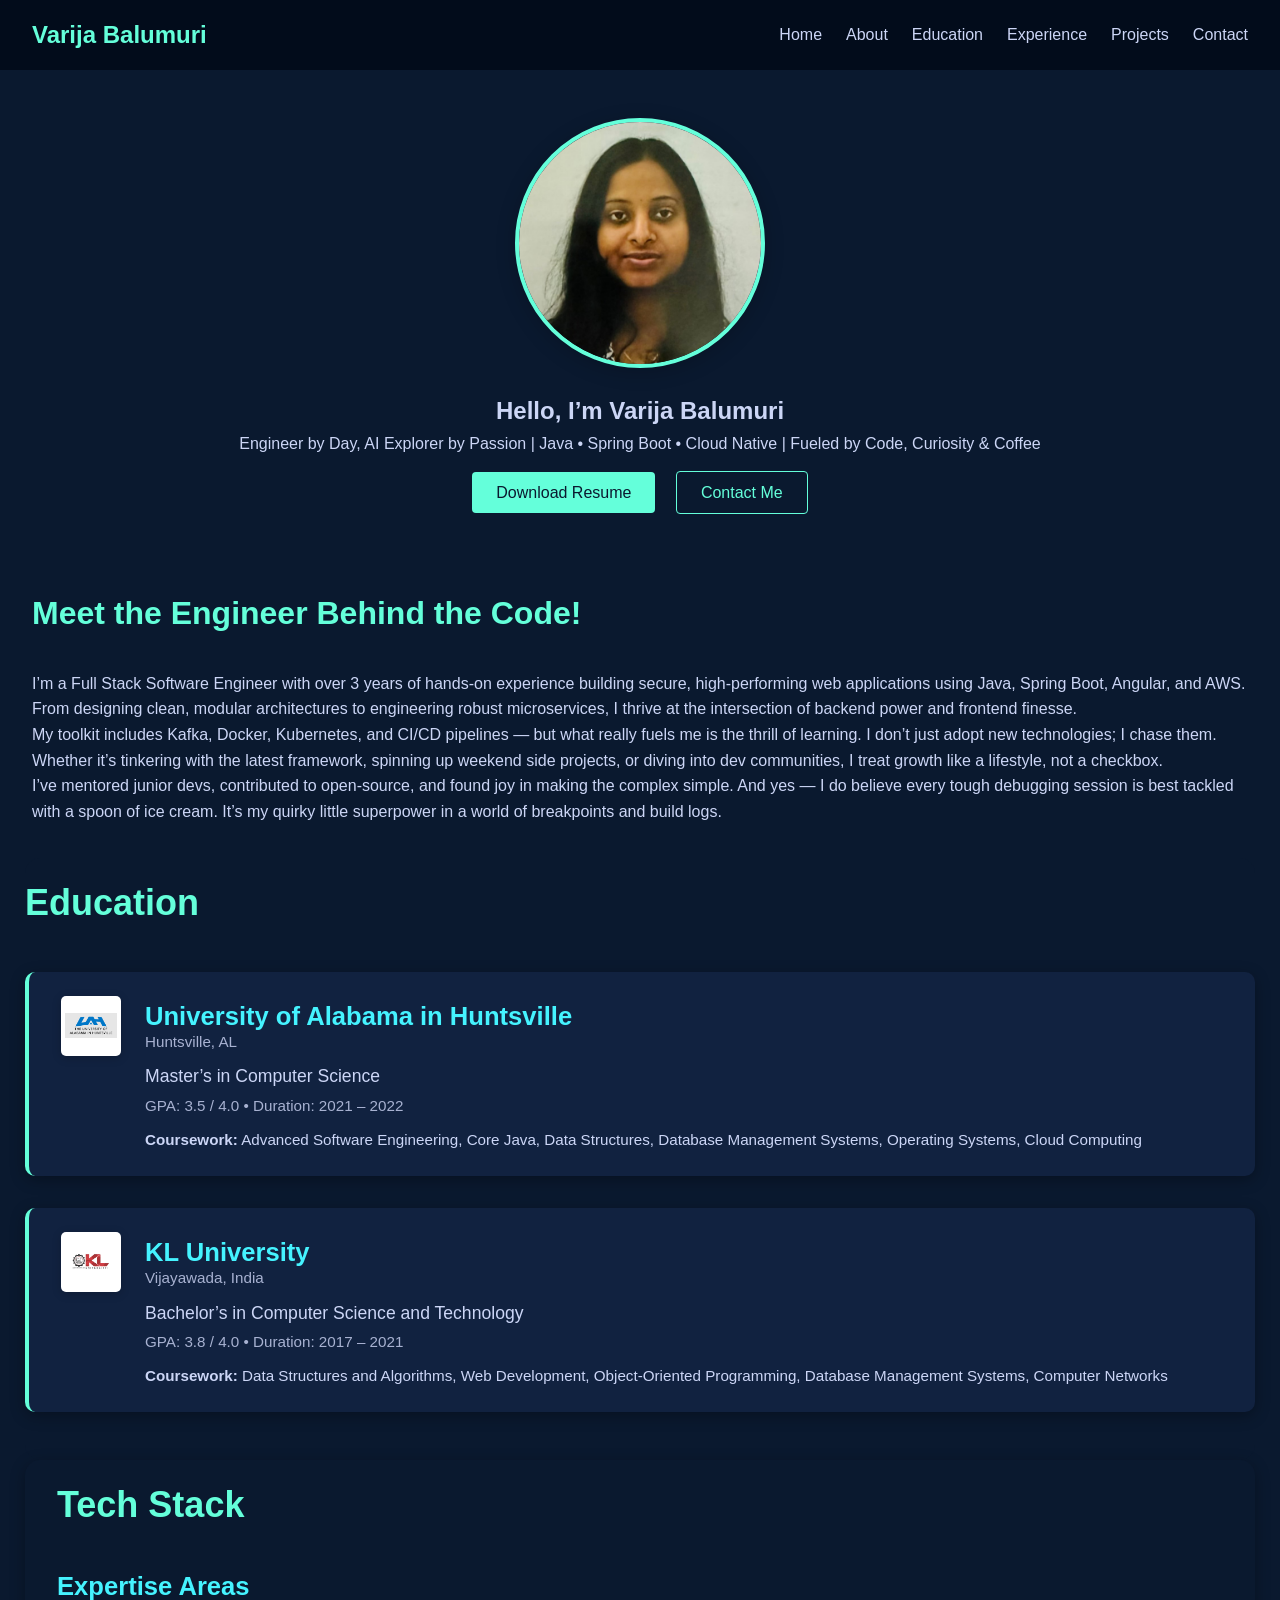
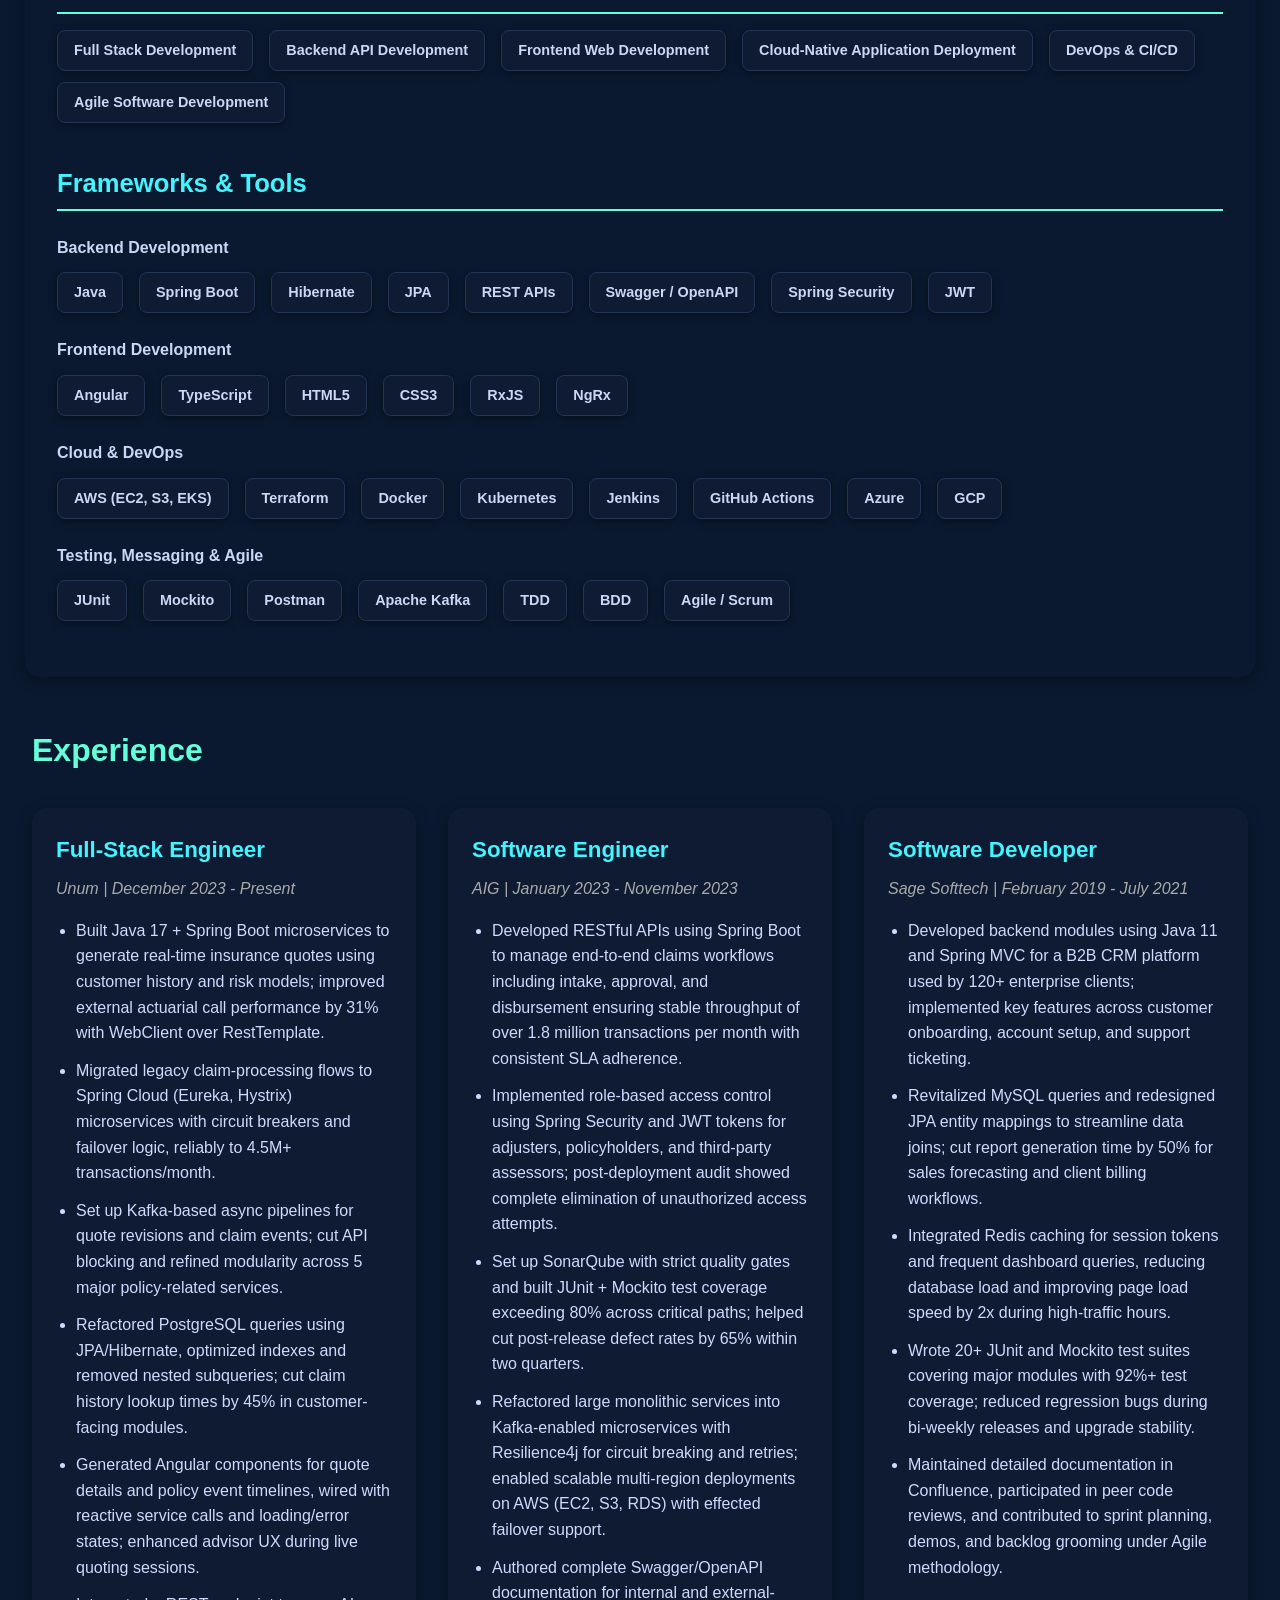
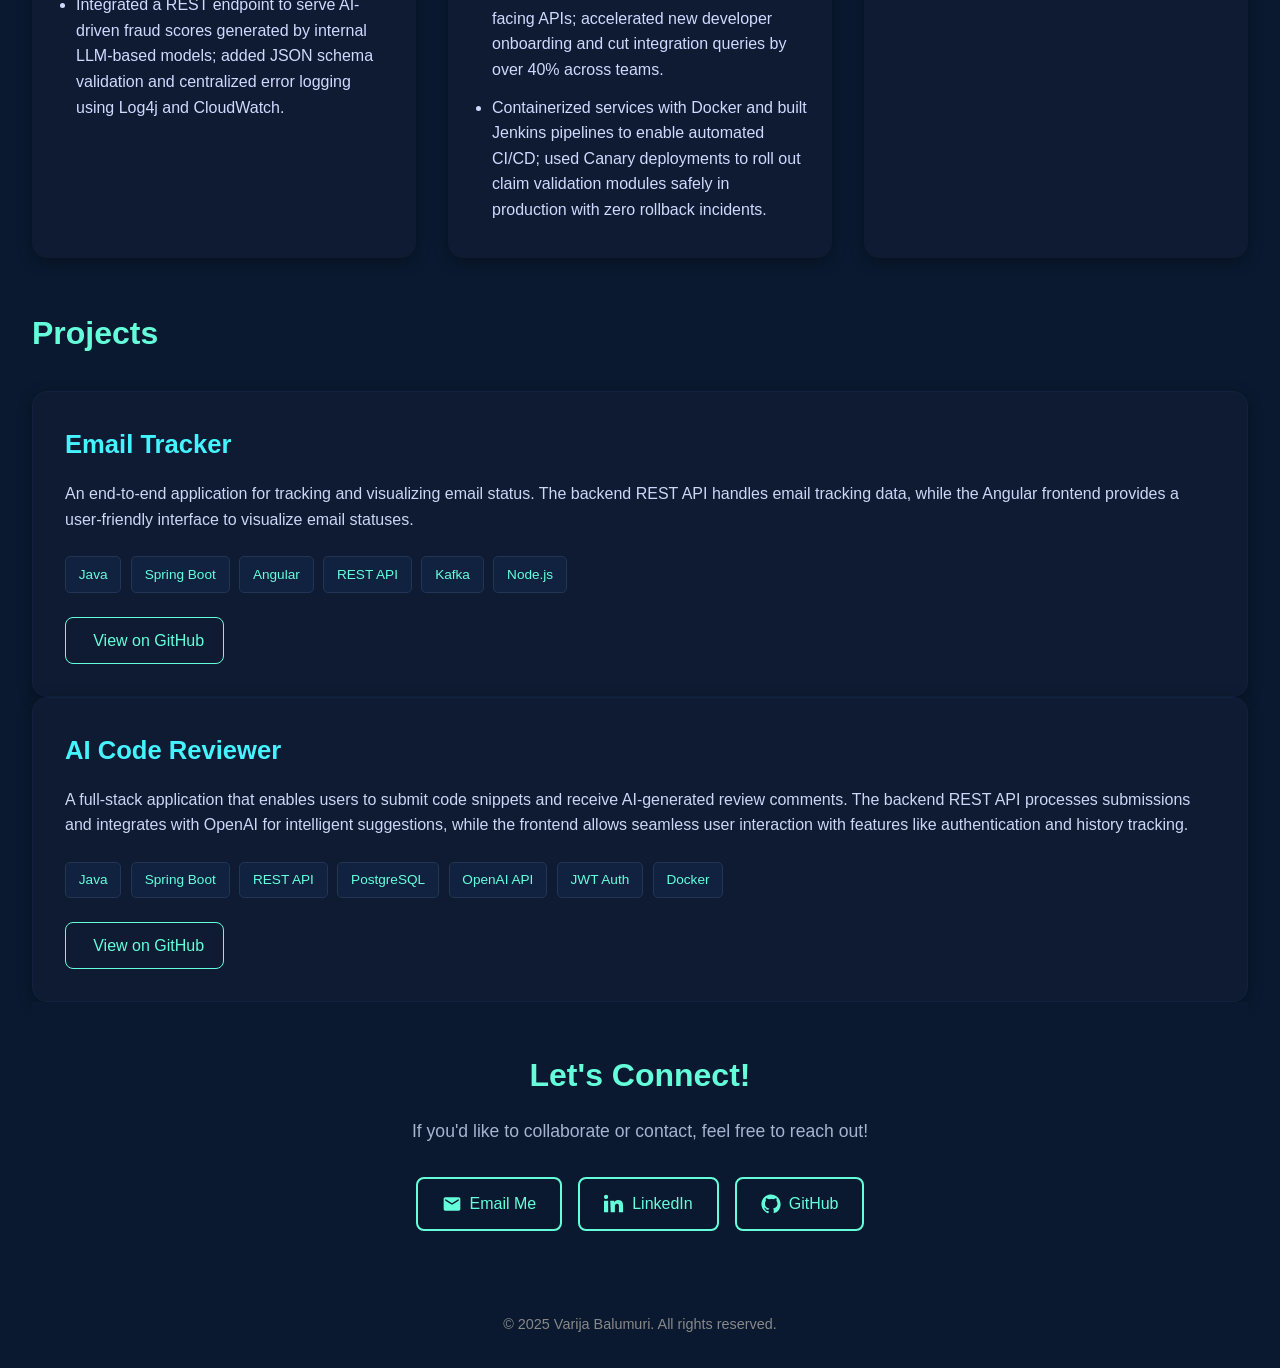
==== commit 0b0b3777: "Updated" ====
--- a/index.html
+++ b/index.html
@@ -26,7 +26,7 @@
 
   <section id="hero">
     <div class="hero-content">
-      <img src="..\assets\Picture.png" alt="Varija Balumuri" class="hero-profile-pic" />
+      <img src="assets\Picture.png" alt="Varija Balumuri" class="hero-profile-pic" />
       <h2>Hello, I’m Varija Balumuri</h2>
       <p>Engineer by Day, AI Explorer by Passion | Java • Spring Boot • Cloud Native | Fueled by Code, Curiosity & Coffee</p>
       <div class="buttons">
@@ -63,7 +63,7 @@
   <h2 class="section-heading">Education</h2>
 
   <div class="education-entry">
-    <img src="..\assets\uah logo.png" alt="UAH Logo" class="education-logo" />
+    <img src="assets\uah logo.png" alt="UAH Logo" class="education-logo" />
     <div class="education-content">
       <h3 class="university">University of Alabama in Huntsville</h3>
       <p class="location">Huntsville, AL</p>
@@ -77,7 +77,7 @@
   </div>
 
   <div class="education-entry">
-    <img src="..\assets\kl logo.png" alt="KL University Logo" class="education-logo" />
+    <img src="assets\KL logo.png" alt="KL University Logo" class="education-logo" />
     <div class="education-content">
       <h3 class="university">KL University</h3>
       <p class="location">Vijayawada, India</p>
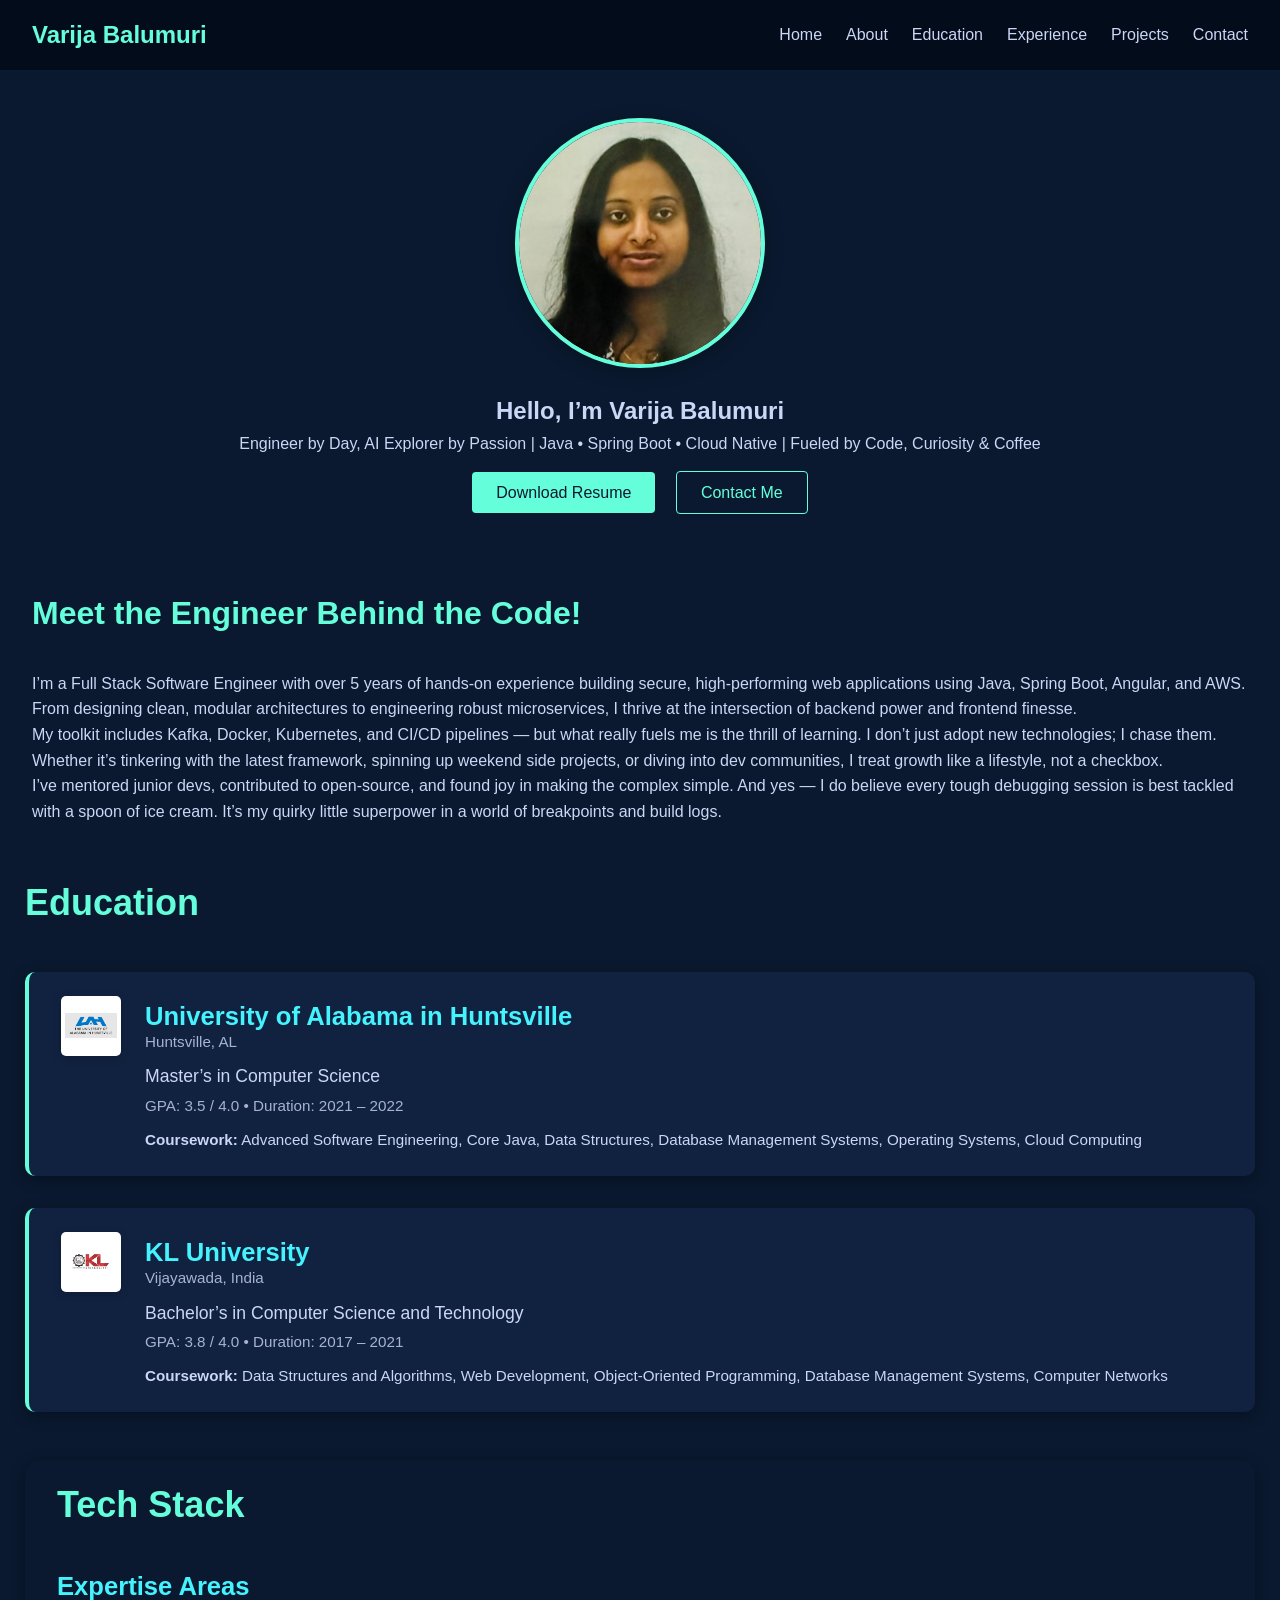
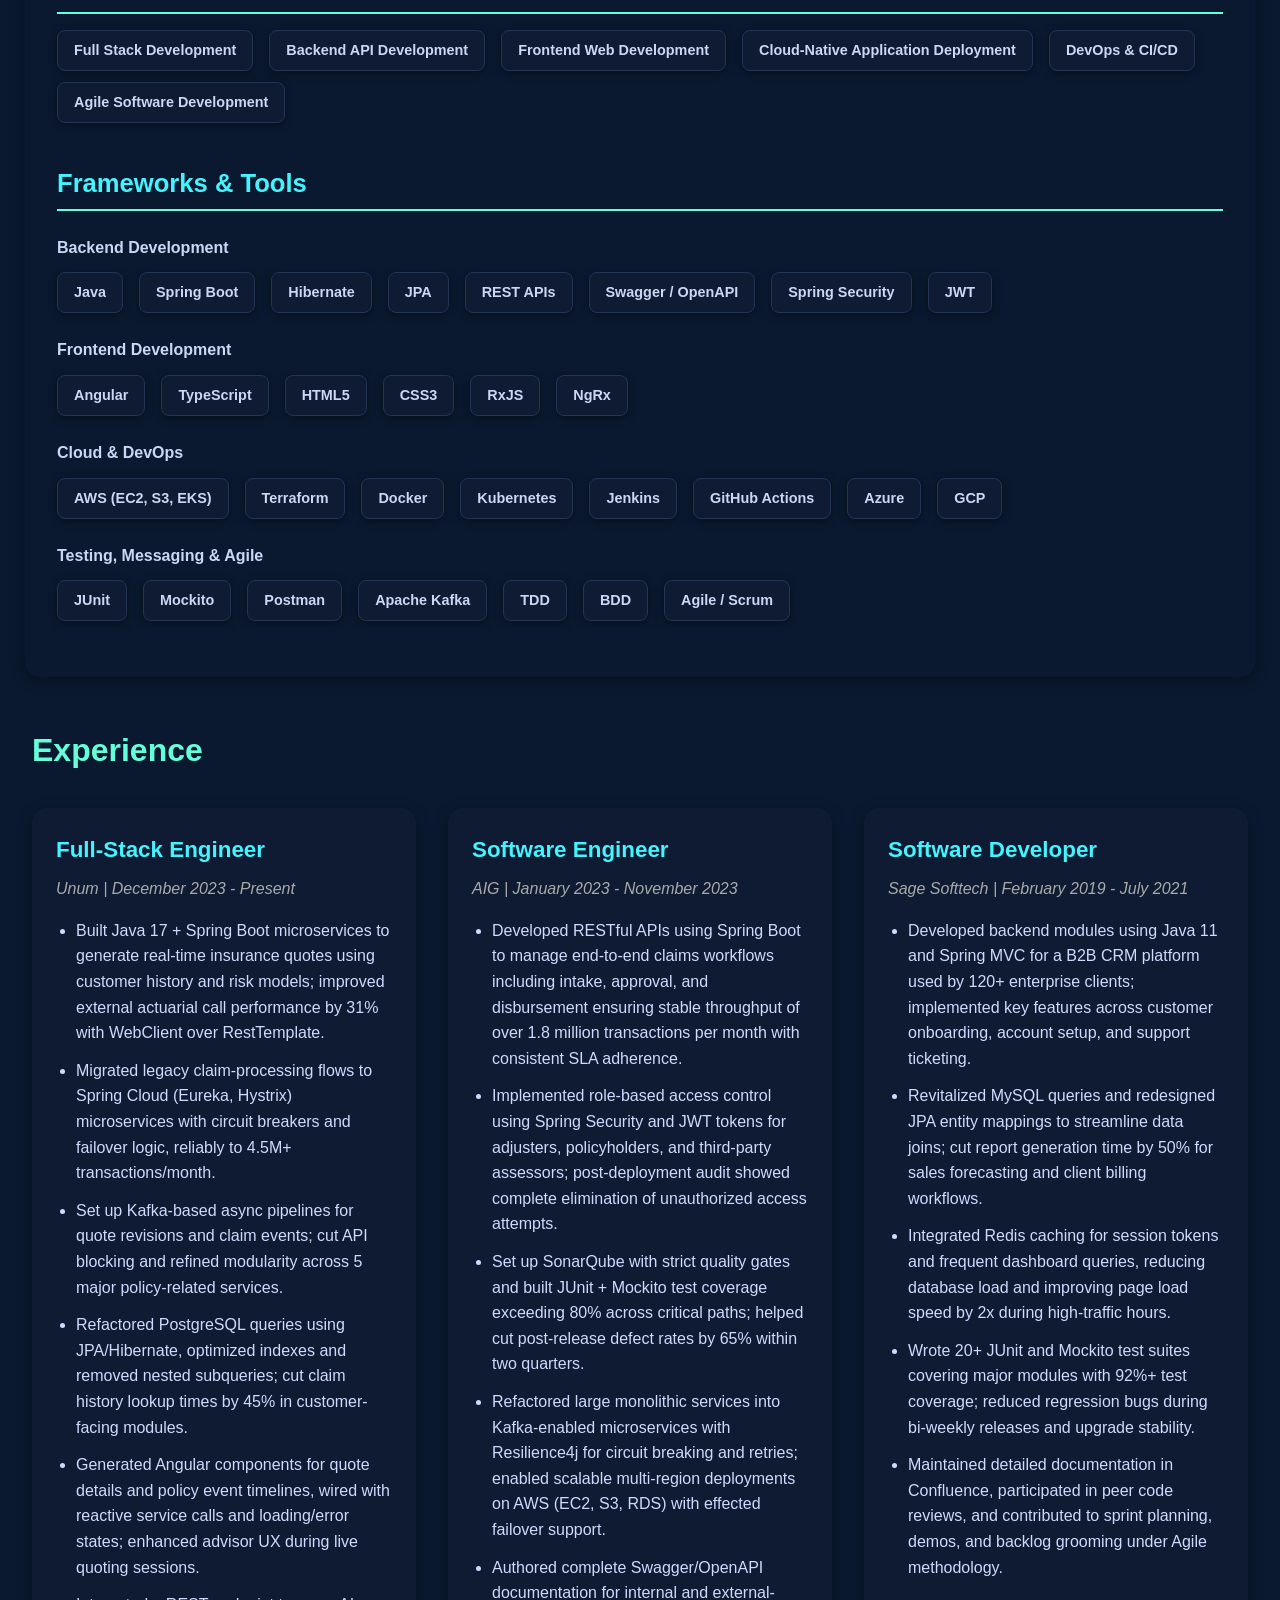
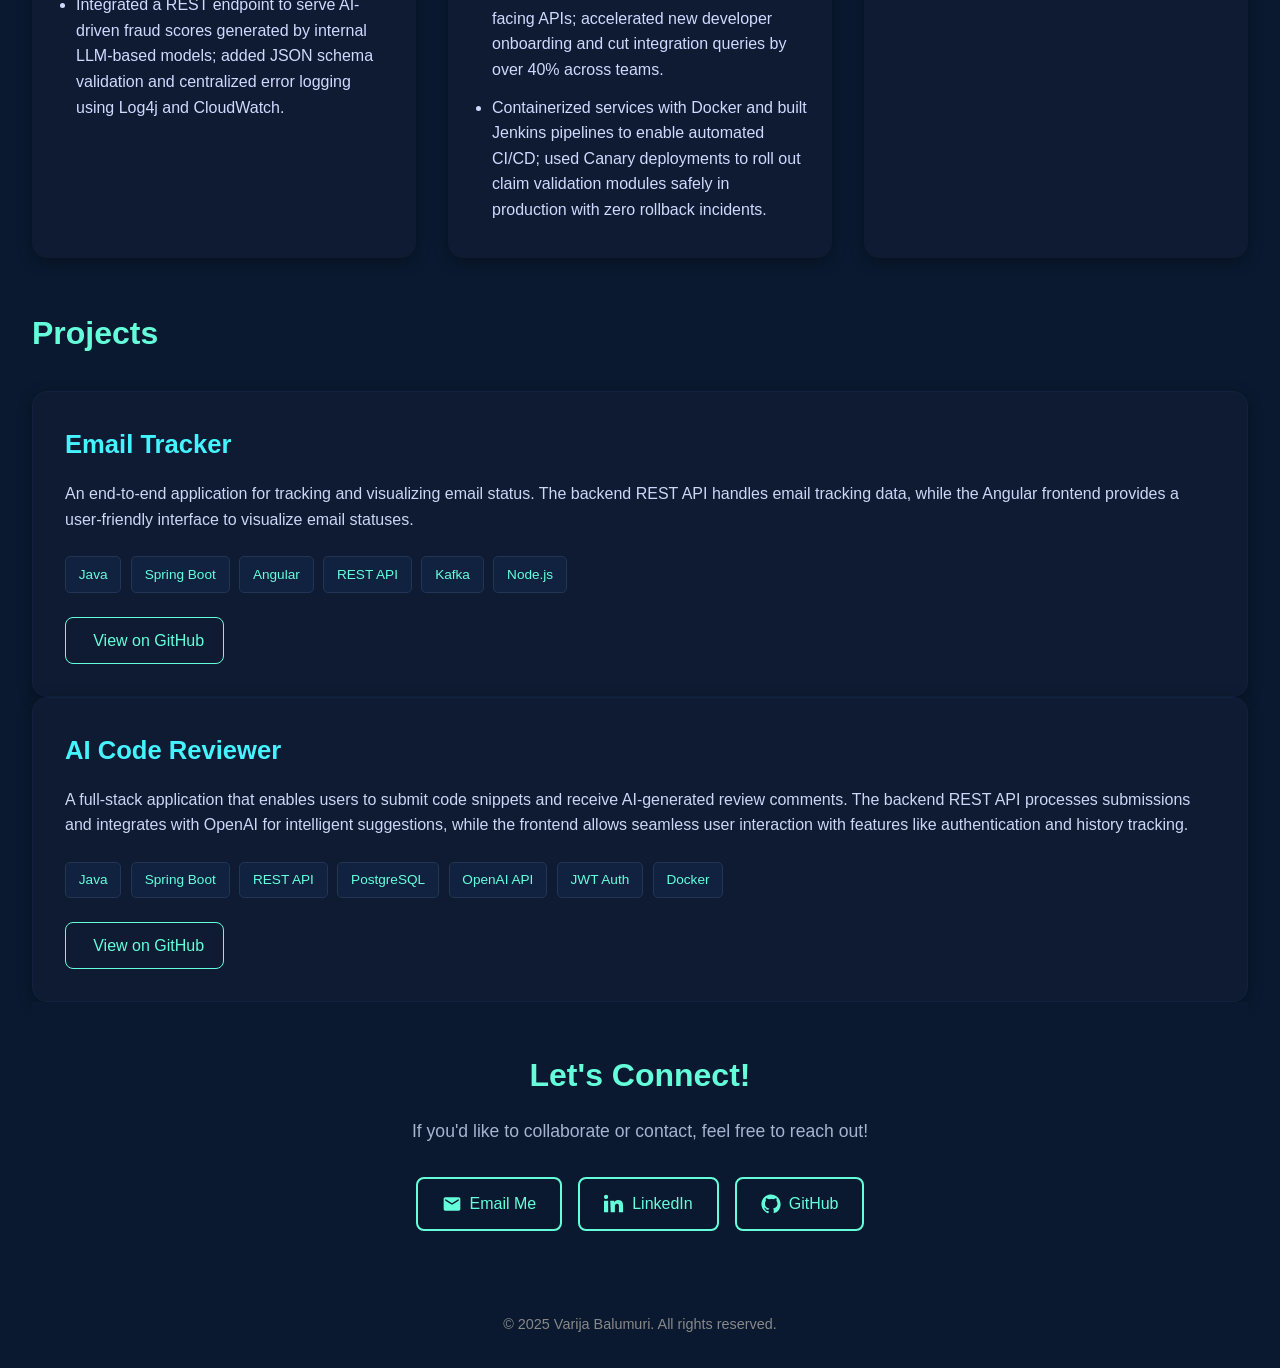
==== commit 99416c33: "Updated" ====
--- a/index.html
+++ b/index.html
@@ -39,7 +39,7 @@
   <section id="about" >
     <h2 class="section-heading">Meet the Engineer Behind the Code!</h2>
     <p>
-      I’m a Full Stack Software Engineer with over 3 years of hands-on experience building secure,
+      I’m a Full Stack Software Engineer with over 5 years of hands-on experience building secure,
       high-performing web applications using Java, Spring Boot, Angular, and AWS. From designing clean,
       modular architectures to engineering robust microservices, I thrive at the intersection of backend
       power and frontend finesse.
